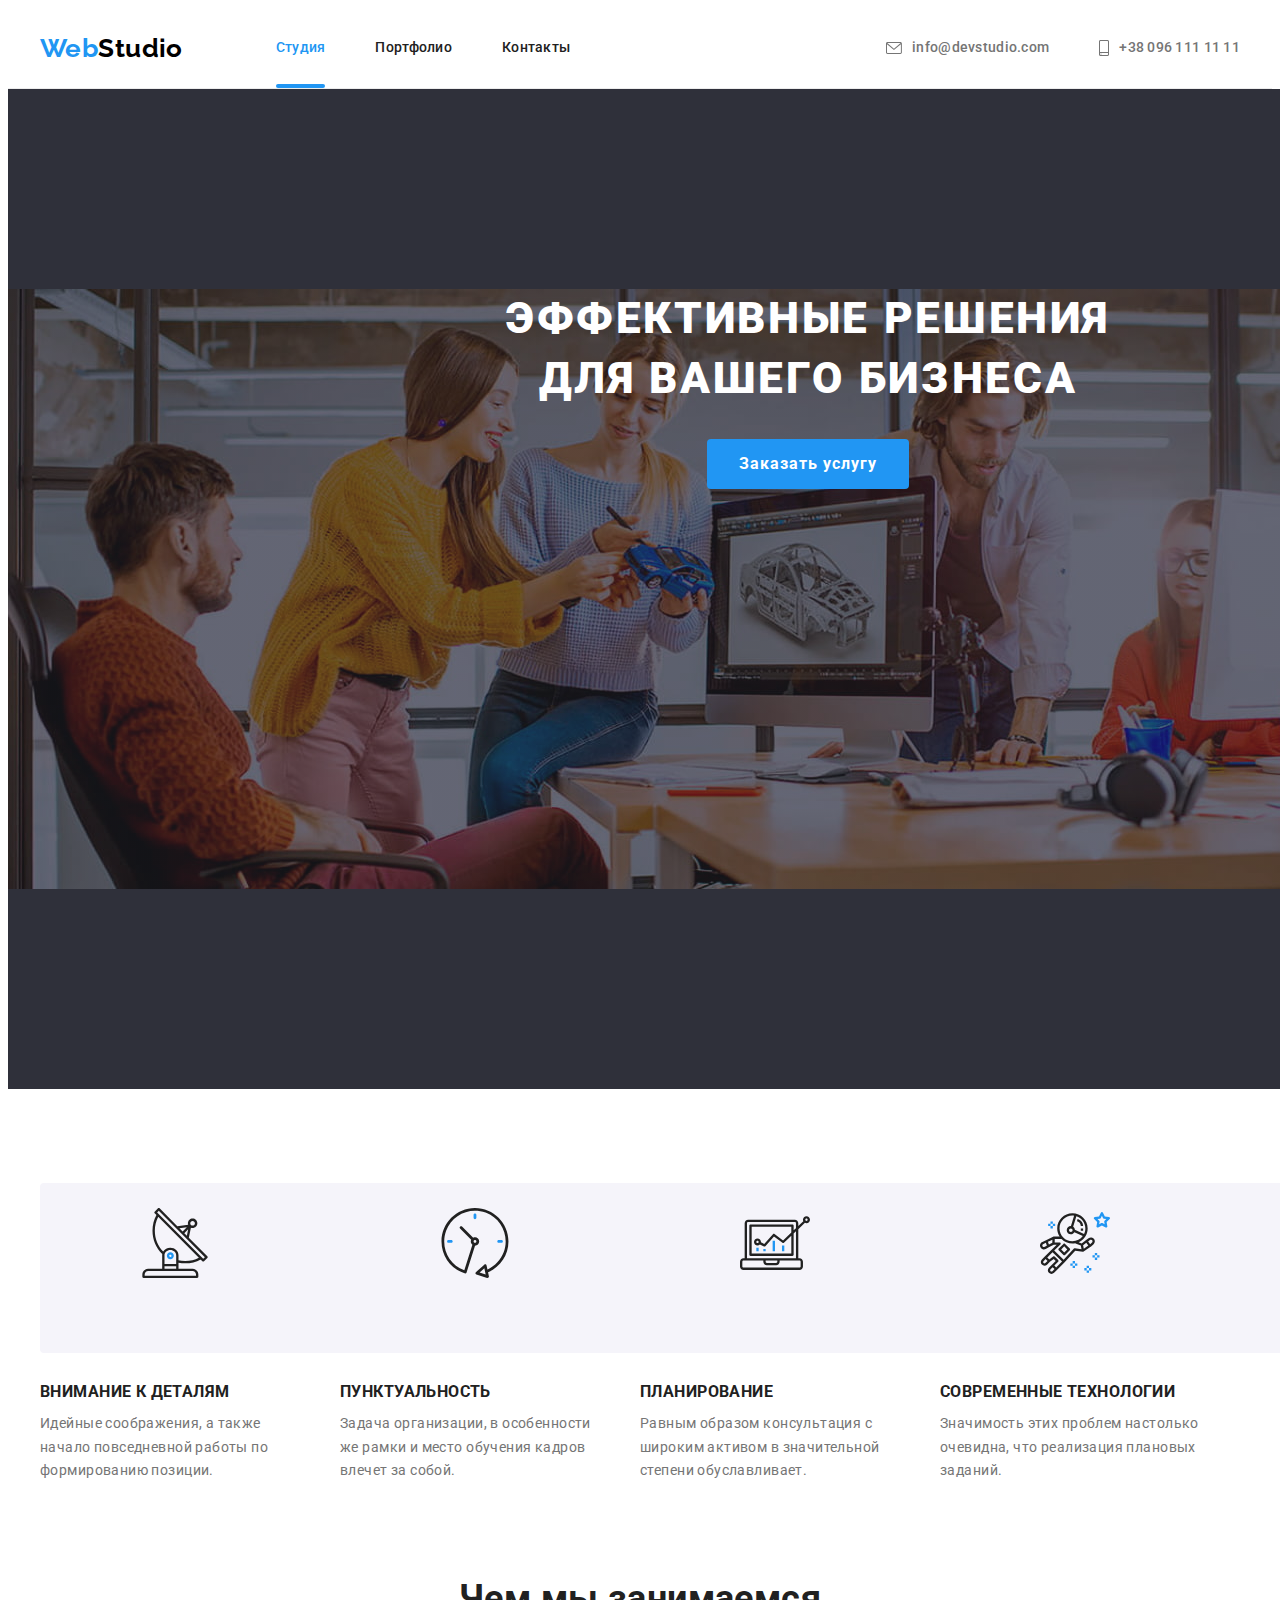
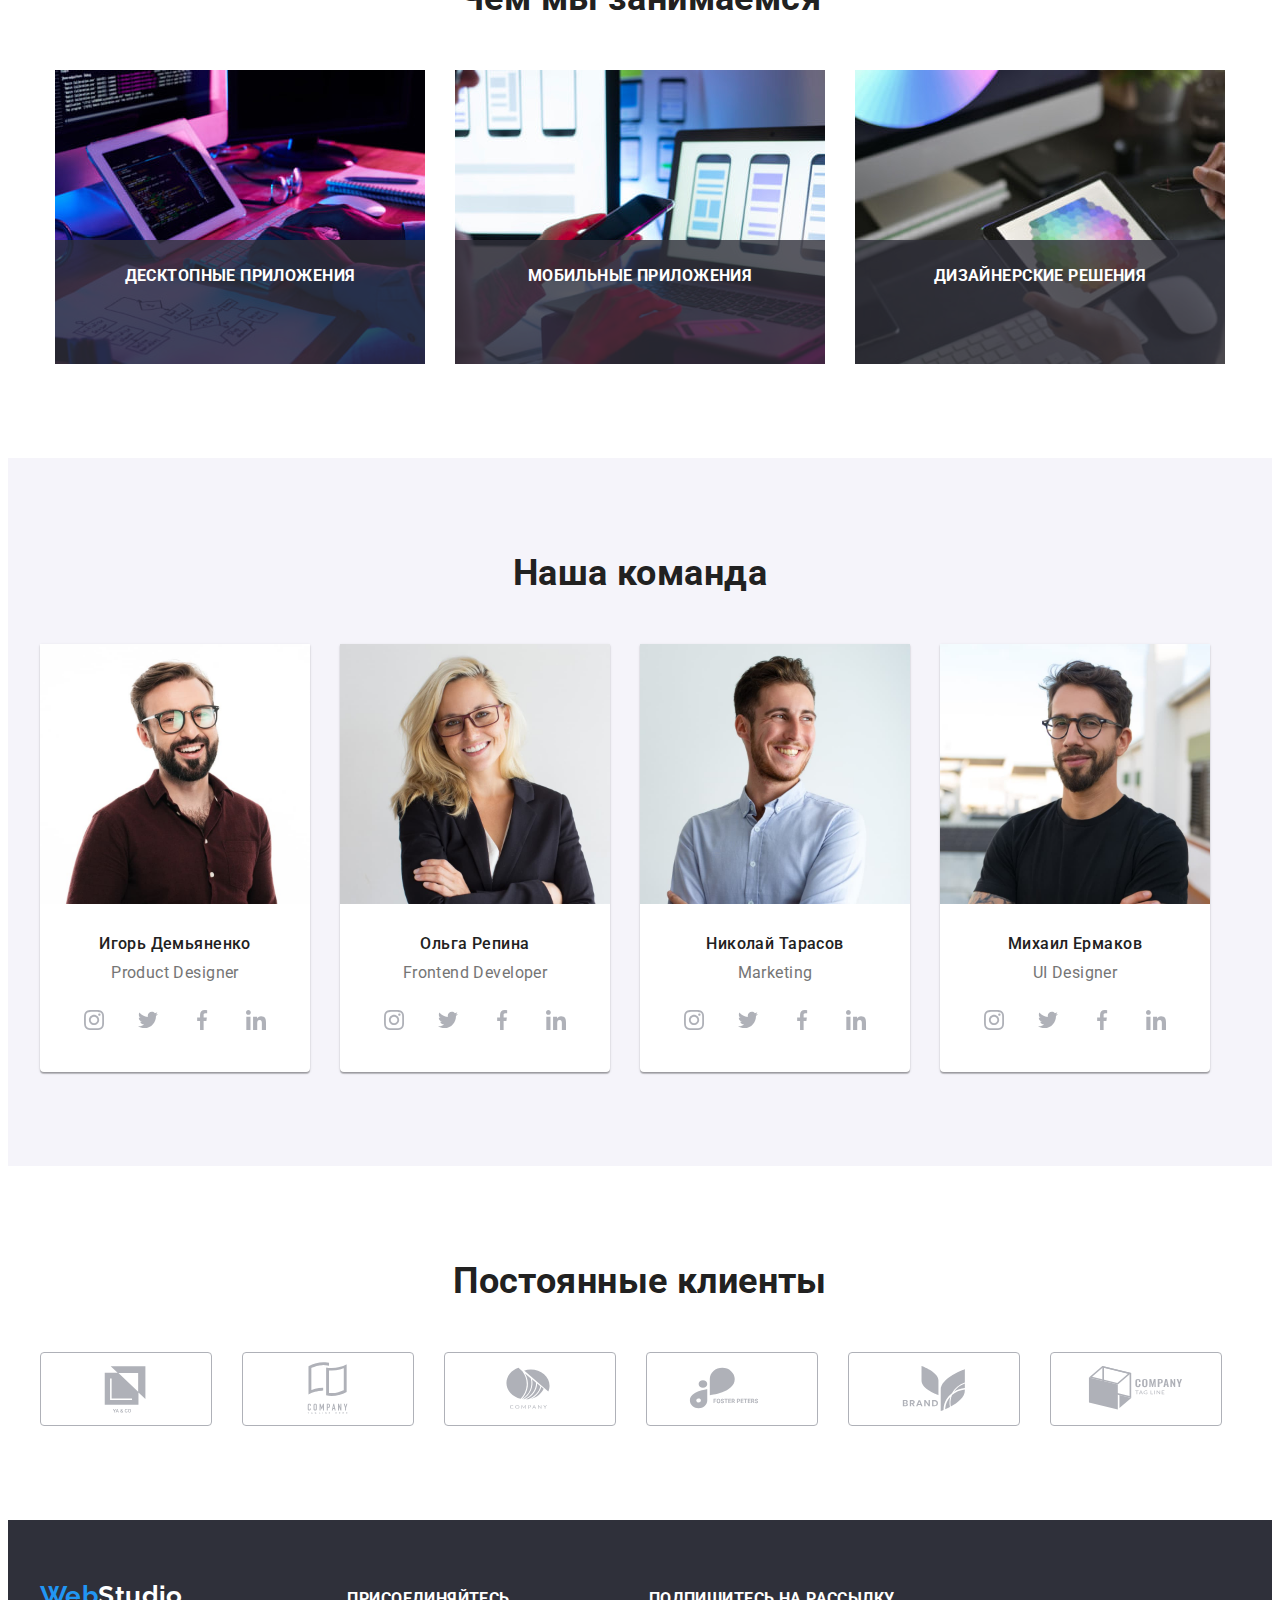
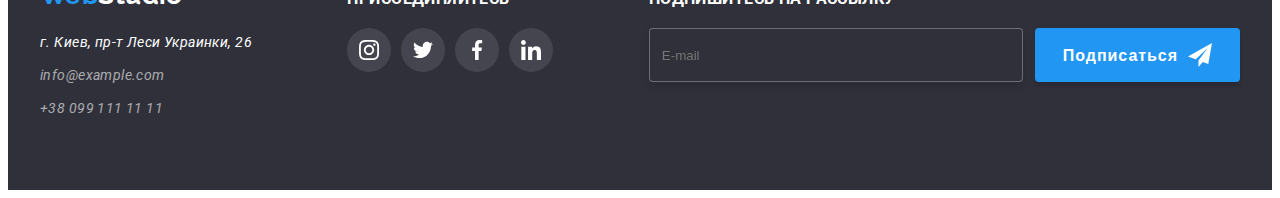
==== index.html @ 922893bd "Initial commit" ====
<!DOCTYPE html>
<html lang="ru">
  <head>
    <meta charset="UTF-8" />
    <meta http-equiv="X-UA-Compatible" content="IE=edge" />
    <meta name="viewport" content="width=device-width, initial-scale=1.0" />
    <title>Студия</title>
    <link rel="preconnect" href="https://fonts.gstatic.com" />
    <link
      href="https://fonts.googleapis.com/css2?family=Raleway:wght@700&family=Roboto:wght@400;500;700;900&display=swap"
      rel="stylesheet"
    />
    <link
      rel="stylesheet"
      href="https://cdnjs.cloudflare.com/ajax/libs/modern-normalize/1.0.0/modern-normalize.css"
      integrity="sha512-Zx6MlUMKSVJoQ+83OwhdILe8cSEsCzfqThJd7J/VA2UrK6Ctj85p+xzqfyuNXE5B1k25uUdmJ2OzItbBy9GHAQ=="
      crossorigin="anonymous"
    />
    <link rel="stylesheet" href="./css/styles.css" />
  </head>
  <body>
    <!-- "Шапка страницы" -->
    <header>
      <div class="container header-box">
        <!-- Логотип компании с ссылкой на главную страницу -->
        <a class="logo-header" href="./index.html"
          ><span class="logo accent">Web</span>Studio</a
        >

        <!-- Список ссылок для навигации по сайту -->
        <nav class="main-nav">
          <ul class="site-nav list">
            <li class="nav-item">
              <a class="link current" href="./index.html">Студия</a>
            </li>

            <li class="nav-item">
              <a class="link" href="./portfolio.html">Портфолио</a>
            </li>

            <li class="nav-item"><a class="link" href="">Контакты</a></li>
          </ul>
        </nav>

        <!-- Контактные данные -->
        <div class="contacts-list">
          <a class="contacts link" href="mailto:info@devstudio.com">
            <svg class="icon-envelope">
              <use href="./img/icons.svg#envelope"></use>
            </svg>
            info@devstudio.com
          </a>
          <a class="contacts link" href="tel:+380961111111">
            <svg class="icon-smartphone">
              <use href="./img/icons.svg#smartphone"></use>
            </svg>
            +38 096 111 11 11
          </a>
        </div>
      </div>
    </header>
    <main>
      <!-- Секция "Герой" -->
      <section class="hero">
        <div class="container">
          <h1 class="hero-title">
            Эффективные решения <br />
            для вашего бизнеса
          </h1>
          <button class="hero-button" type="button" data-modal-open>
            Заказать услугу
          </button>
        </div>
      </section>
      <!-- Секция "Особенности" -->
      <section class="section">
        <div class="container">
          <h2 hidden>Особенности</h2>
          <ul class="features-list list">
            <li class="features-item">
              <svg class="icon-features">
                <use
                  href="./img/icons.svg#antenna"
                  width="70"
                  height="70"
                ></use>
              </svg>
              <h3 class="features-title">Внимание к деталям</h3>
              <p>
                Идейные соображения, а также начало повседневной работы по
                формированию позиции.
              </p>
            </li>
            <li class="features-item">
              <svg class="icon-features">
                <use href="./img/icons.svg#clock" width="70" height="70"></use>
              </svg>
              <h3 class="features-title">Пунктуальность</h3>
              <p>
                Задача организации, в особенности же рамки и место обучения
                кадров влечет за собой.
              </p>
            </li>
            <li class="features-item">
              <svg class="icon-features">
                <use
                  href="./img/icons.svg#diagram"
                  width="70"
                  height="70"
                ></use>
              </svg>
              <h3 class="features-title">Планирование</h3>
              <p>
                Равным образом консультация с широким активом в значительной
                степени обуславливает.
              </p>
            </li>
            <li class="features-item">
              <svg class="icon-features">
                <use
                  href="./img/icons.svg#astronaut"
                  width="70"
                  height="70"
                ></use>
              </svg>
              <h3 class="features-title">Современные технологии</h3>
              <p>
                Значимость этих проблем настолько очевидна, что реализация
                плановых заданий.
              </p>
            </li>
          </ul>
        </div>
      </section>
      <!-- Секция "Чем мы занимаемся" -->
      <section class="our-work-section section">
        <div class="container">
          <h2 class="secondary-titles">Чем мы занимаемся</h2>
          <ul class="our-work-list list">
            <li class="our-work-item">
              <h3 class="our-work-title">Десктопные приложения</h3>
              <img
                src="./img/img1.jpg"
                alt="Разработчик пишущий код"
                width="370"
              />
            </li>
            <li class="our-work-item">
              <h3 class="our-work-title">Мобильные приложения</h3>
              <img
                src="./img/img2.jpg"
                alt="Дизайнер подбирающий раскладку для мобильного приложения"
                width="370"
              />
            </li>
            <li class="our-work-item">
              <h3 class="our-work-title">Дизайнерские решения</h3>
              <img
                src="./img/img3.jpg"
                alt="Дизайнер подбирает цвет на палетке"
                width="370"
              />
            </li>
          </ul>
        </div>
      </section>
      <!-- Секция "Наша команда" -->
      <section class="our-team-section section">
        <div class="container">
          <h2 class="our-team-title secondary-titles">Наша команда</h2>
          <ul class="our-team-list list">
            <!-- Ihor Demyanenko CARD -->
            <li class="our-team-item">
              <img
                src="./img/team/ph1.jpg"
                alt="Портретное фото Игоря Демьяненко"
                width="270"
              />
              <h3 class="our-team-name">Игорь Демьяненко</h3>
              <p class="our-team-position">Product Designer</p>
              <!-- SOCIAL CONTACT ICONS -->
              <ul class="social-contact list">
                <li class="social-contact-item">
                  <a
                    class="link-icon link"
                    href="https://instagram.com"
                    target="_blank"
                  >
                    <svg class="icon-social" width="20" height="20">
                      <use href="./img/icons.svg#instagram"></use>
                    </svg>
                  </a>
                </li>

                <li class="social-contact-item">
                  <a
                    class="link-icon link"
                    href="https://twitter.com"
                    target="_blank"
                  >
                    <svg class="icon-social" width="20" height="20">
                      <use href="./img/icons.svg#twitter"></use>
                    </svg>
                  </a>
                </li>

                <li class="social-contact-item">
                  <a
                    class="link-icon link"
                    href="https://facebook.com"
                    target="_blank"
                  >
                    <svg class="icon-social" width="20" height="20">
                      <use href="./img/icons.svg#facebook"></use>
                    </svg>
                  </a>
                </li>

                <li class="social-contact-item">
                  <a
                    class="link-icon link"
                    href="https://linkedin.com"
                    target="_blank"
                  >
                    <svg class="icon-social" width="20" height="20">
                      <use href="./img/icons.svg#linkedin"></use>
                    </svg>
                  </a>
                </li>
              </ul>
            </li>
            <!-- Olga Repina CARD -->
            <li class="our-team-item">
              <img
                src="./img/team/ph2.jpg"
                alt="Портретное фото Ольги Репиной"
                width="270"
              />
              <h3 class="our-team-name">Ольга Репина</h3>
              <p class="our-team-position">Frontend Developer</p>
              <!-- SOCIAL CONTACT ICONS -->
              <ul class="social-contact list">
                <li class="social-contact-item">
                  <a
                    class="link-icon link"
                    href="https://instagram.com"
                    target="_blank"
                  >
                    <svg class="icon-social" width="20" height="20">
                      <use href="./img/icons.svg#instagram"></use>
                    </svg>
                  </a>
                </li>

                <li class="social-contact-item">
                  <a
                    class="link-icon link"
                    href="https://twitter.com"
                    target="_blank"
                  >
                    <svg class="icon-social" width="20" height="20">
                      <use href="./img/icons.svg#twitter"></use>
                    </svg>
                  </a>
                </li>

                <li class="social-contact-item">
                  <a
                    class="link-icon link"
                    href="https://facebook.com"
                    target="_blank"
                  >
                    <svg class="icon-social" width="20" height="20">
                      <use href="./img/icons.svg#facebook"></use>
                    </svg>
                  </a>
                </li>

                <li class="social-contact-item">
                  <a
                    class="link-icon link"
                    href="https://linkedin.com"
                    target="_blank"
                  >
                    <svg class="icon-social" width="20" height="20">
                      <use href="./img/icons.svg#linkedin"></use>
                    </svg>
                  </a>
                </li>
              </ul>
            </li>
            <!-- Nikolay Tarasov CARD -->
            <li class="our-team-item">
              <img
                src="./img/team/ph3.jpg"
                alt="Портретное фото Николая Тарасова"
                width="270"
              />
              <h3 class="our-team-name">Николай Тарасов</h3>
              <p class="our-team-position">Marketing</p>
              <!-- SOCIAL CONTACT ICONS -->
              <ul class="social-contact list">
                <li class="social-contact-item">
                  <a
                    class="link-icon link"
                    href="https://instagram.com"
                    target="_blank"
                  >
                    <svg class="icon-social" width="20" height="20">
                      <use href="./img/icons.svg#instagram"></use>
                    </svg>
                  </a>
                </li>

                <li class="social-contact-item">
                  <a
                    class="link-icon link"
                    href="https://twitter.com"
                    target="_blank"
                  >
                    <svg class="icon-social" width="20" height="20">
                      <use href="./img/icons.svg#twitter"></use>
                    </svg>
                  </a>
                </li>

                <li class="social-contact-item">
                  <a
                    class="link-icon link"
                    href="https://facebook.com"
                    target="_blank"
                  >
                    <svg class="icon-social" width="20" height="20">
                      <use href="./img/icons.svg#facebook"></use>
                    </svg>
                  </a>
                </li>

                <li class="social-contact-item">
                  <a
                    class="link-icon link"
                    href="https://linkedin.com"
                    target="_blank"
                  >
                    <svg class="icon-social" width="20" height="20">
                      <use href="./img/icons.svg#linkedin"></use>
                    </svg>
                  </a>
                </li>
              </ul>
            </li>
            <!-- Mihail Yermakov CARD -->
            <li class="our-team-item">
              <img
                src="./img/team/ph4.jpg"
                alt="Портретное фото Михаила Ермакова"
                width="270"
              />
              <h3 class="our-team-name">Михаил Ермаков</h3>
              <p class="our-team-position">UI Designer</p>
              <!-- SOCIAL CONTACT ICONS -->
              <ul class="social-contact list">
                <li class="social-contact-item">
                  <a
                    class="link-icon link"
                    href="https://instagram.com"
                    target="_blank"
                  >
                    <svg class="icon-social" width="20" height="20">
                      <use href="./img/icons.svg#instagram"></use>
                    </svg>
                  </a>
                </li>

                <li class="social-contact-item">
                  <a
                    class="link-icon link"
                    href="https://twitter.com"
                    target="_blank"
                  >
                    <svg class="icon-social" width="20" height="20">
                      <use href="./img/icons.svg#twitter"></use>
                    </svg>
                  </a>
                </li>

                <li class="social-contact-item">
                  <a
                    class="link-icon link"
                    href="https://facebook.com"
                    target="_blank"
                  >
                    <svg class="icon-social" width="20" height="20">
                      <use href="./img/icons.svg#facebook"></use>
                    </svg>
                  </a>
                </li>

                <li class="social-contact-item">
                  <a
                    class="link-icon link"
                    href="https://linkedin.com"
                    target="_blank"
                  >
                    <svg class="icon-social" width="20" height="20">
                      <use href="./img/icons.svg#linkedin"></use>
                    </svg>
                  </a>
                </li>
              </ul>
            </li>
          </ul>
        </div>
      </section>
      <section class="our-clients section">
        <div class="container">
          <h2 class="secondary-titles">Постоянные клиенты</h2>
          <ul class="clients list">
            <li class="company-item">
              <a class="company link" href="./">
                <svg class="icon-company" width="106" height="60">
                  <use href="./img/icons.svg#co1"></use>
                </svg>
              </a>
            </li>

            <li class="company-item">
              <a class="company link" href="./">
                <svg class="icon-company" width="106" height="60">
                  <use href="./img/icons.svg#co2"></use>
                </svg>
              </a>
            </li>

            <li class="company-item">
              <a class="company link" href="./">
                <svg class="icon-company" width="106" height="60">
                  <use href="./img/icons.svg#co3"></use>
                </svg>
              </a>
            </li>

            <li class="company-item">
              <a class="company link" href="./">
                <svg class="icon-company" width="106" height="60">
                  <use href="./img/icons.svg#co4"></use>
                </svg>
              </a>
            </li>

            <li class="company-item">
              <a class="company link" href="./">
                <svg class="icon-company" width="106" height="60">
                  <use href="./img/icons.svg#co5"></use>
                </svg>
              </a>
            </li>

            <li class="company-item">
              <a class="company link" href="./">
                <svg class="icon-company" width="106" height="60">
                  <use href="./img/icons.svg#co6"></use>
                </svg>
              </a>
            </li>
          </ul>
        </div>
      </section>
    </main>
    <!-- Подвал страницы -->
    <footer class="footer-section">
      <div class="container footer-flex">
        <div class="about-us">
          <!-- Логотип компании с ссылкой на главную страницу -->
          <a class="logo-footer" href="/"
            ><span class="accent">Web</span>Studio</a
          >
          <!-- Адресс компании -->
          <address>
            <p class="footer-address">г. Киев, пр-т Леси Украинки, 26</p>
            <a class="footer-contacts link" href="mailto:info@example.com"
              >info@example.com</a
            >
            <a class="footer-contacts link" href="tel:+380991111111"
              >+38 099 111 11 11</a
            >
          </address>
        </div>
        <div class="join-us">
          <h3 class="footer-titles">Присоединяйтесь</h3>
          <ul class="social-contact list">
            <li class="social-contact-item">
              <a
                class="icon-join link"
                href="https://instagram.com"
                target="_blank"
              >
                <svg class="icon-social" width="20" height="20">
                  <use href="./img/icons.svg#instagram"></use>
                </svg>
              </a>
            </li>

            <li class="social-contact-item">
              <a
                class="icon-join link"
                href="https://twitter.com"
                target="_blank"
              >
                <svg class="icon-social" width="20" height="20">
                  <use href="./img/icons.svg#twitter"></use>
                </svg>
              </a>
            </li>

            <li class="social-contact-item">
              <a
                class="icon-join link"
                href="https://facebook.com"
                target="_blank"
              >
                <svg class="icon-social" width="20" height="20">
                  <use href="./img/icons.svg#facebook"></use>
                </svg>
              </a>
            </li>

            <li class="social-contact-item">
              <a
                class="icon-join link"
                href="https://linkedin.com"
                target="_blank"
              >
                <svg class="icon-social" width="20" height="20">
                  <use href="./img/icons.svg#linkedin"></use>
                </svg>
              </a>
            </li>
          </ul>
        </div>
        <div class="subscription">
          <h3 class="footer-titles">Подпишитесь на рассылку</h3>
          <form class="subscription-form" action="submit">
            <label class="subscription-label">
              <input
                class="subscription-input"
                type="email"
                name="subscription"
                placeholder="E-mail"
              />
            </label>
            <button class="subscription-btn" type="submit">
              Подписаться
              <svg class="subscription-btn-icon" width="24" height="24">
                <use href="./img/icons.svg#send"></use>
              </svg>
            </button>
          </form>
        </div>
      </div>
    </footer>

    <div class="backdrop is-hidden" data-modal>
      <div class="modal">
        <button class="modal-close" type="button" data-modal-close>
          <svg class="icon-close">
            <use href="./img/icons.svg#close"></use>
          </svg>
        </button>
        <h2 class="form-title">Оставьте свои данные, мы вам перезвоним</h2>
        <form action="form">
          <div class="form-field">
            <label class="form-label" for="name">Имя</label>
            <div class="form-input">
              <svg class="form-icon">
                <use href="./img/icons.svg#mw-person"></use>
              </svg>
              <input class="input" type="text" name="name" id="name" />
            </div>
          </div>

          <div class="form-field">
            <label class="form-label" for="tel">Телефон</label>
            <div class="form-input">
              <svg class="form-icon">
                <use href="./img/icons.svg#mw-phone"></use>
              </svg>
              <input class="input" type="tel" name="tel" id="tel" />
            </div>
          </div>

          <div class="form-field">
            <label class="form-label" for="email">Почта</label>
            <div class="form-input">
              <svg class="form-icon">
                <use href="./img/icons.svg#mw-email"></use>
              </svg>
              <input class="input" type="email" name="email" id="email" />
            </div>
          </div>

          <div class="form-field">
            <label class="form-label" for="comment">Комментарий</label>
            <textarea
              class="comment-input"
              name="comment"
              id="comment"
              cols="60"
              rows="8"
              placeholder="Введите текст"
            ></textarea>
          </div>

          <div class="agreement-field">
            <label class="agreement-label">
              <input class="agreement-input" type="checkbox" name="agreement" />
              <svg class="agreement-icon">
                <use href="./img/icons.svg#tick"></use>
              </svg>
              Соглашаюсь с рассылкой и принимаю
            </label>
            <a class="agreement-link" href="./">Условия договора</a>
          </div>
          <div class="submit-btn">
            <button class="submit" type="submit">Отправить</button>
          </div>
        </form>
      </div>
    </div>
    <script src="./js/modal.js"></script>
  </body>
</html>
---- css/styles.css ----
:root {
  --primary-text-color: #757575;
  --secondary-text-color: #212121;
  --main-white-color: #ffffff;
  --main-accent-color: #2196f3;
  --grey-color: #f5f4fa;
  --main-icon-color: #afb1b8;
}

* h1,
h2,
h3,
h4,
h5,
h6,
p,
ul {
  margin: 0;
  padding: 0;
}

img {
  display: block;
  max-width: 100%;
  height: auto;
}

header {
  border-bottom: 1px solid #ececec;
}

body {
  background-color: var(--main-white-color);
  color: var(--primary-text-color);

  font-family: Roboto, sans-serif;
  font-size: 14px;
  line-height: 1.71;
  letter-spacing: 0.03em;
}

.list {
  list-style: none;
}

/* Standart section paddings */
.section {
  padding-top: 94px;
  padding-bottom: 94px;
}

/* Container */

.container {
  margin-left: auto;
  margin-right: auto;
  width: 1200px;
  padding-left: 15px;
  padding-right: 15px;
}

.container.header-box {
  display: flex;
  flex-wrap: wrap;
}

/* Logo */
.logo-header {
  align-self: center;

  color: #000000;
  font-family: Raleway, sans-serif;
  font-weight: 700;
  font-size: 26px;
  line-height: 1.19;

  text-decoration: none;
}
.accent {
  color: var(--main-accent-color);
}

/* Navigation section */
.site-nav .link.current {
  color: var(--main-accent-color);
}

.nav-item {
  position: relative;
}

.current::after {
  content: "";
  position: absolute;
  bottom: 0;
  left: 0;

  width: 100%;
  height: 4px;
  border-radius: 2px;
  background-color: var(--main-accent-color);
}

.main-nav {
  margin-left: 93px;
  align-self: center;
}

.site-nav {
  display: flex;
}

.site-nav .link {
  display: inline-block;
  padding-top: 32px;
  padding-bottom: 32px;

  color: var(--secondary-text-color);
  font-weight: 500;
  line-height: 1.14;
  letter-spacing: 0.02em;
  text-decoration: none;

  transition: color 250ms cubic-bezier(0.4, 0, 0.2, 1);
}

.nav-item:nth-child(-n + 2) {
  margin-right: 50px;
}

.contacts-list {
  display: inline-flex;
  align-self: center;
  margin-left: auto;
}

.contacts-list .link + .link {
  margin-left: 50px;
}

.contacts {
  display: inline-flex;
  align-items: center;

  color: var(--primary-text-color);
  font-weight: 500;
  line-height: 1.14;
  letter-spacing: 0.02em;

  text-decoration: none;

  transition: color 250ms cubic-bezier(0.4, 0, 0.2, 1);
}

.link:hover,
.link:focus {
  color: var(--main-accent-color);
}

.icon-envelope {
  height: 12px;
  width: 16px;
  margin-right: 10px;
  fill: currentColor;
}

.icon-envelope:hover,
.icon-envelope:focus {
  fill: currentColor;
}

.icon-smartphone {
  height: 16px;
  width: 10px;
  margin-right: 10px;
  fill: currentColor;
}

.icon-smartphone:hover,
.icon-smartphone:focus {
  fill: currentColor;
}

/* Герой */
.hero {
  background-color: #2f303a;
  text-align: center;
  padding-top: 200px;
  padding-bottom: 200px;
  margin-left: auto;
  margin-right: auto;

  background-repeat: no-repeat;
  background-position: center;
  width: 1600px;
  height: 600px;
  background-image: linear-gradient(
      to right,
      rgba(47, 48, 58, 0.4),
      rgba(47, 48, 58, 0.4)
    ),
    url(../img/hero.jpg);
}

.hero-title {
  color: var(--main-white-color);
  font-weight: 900;
  font-size: 44px;
  line-height: 1.36;
  letter-spacing: 0.06em;
  text-transform: uppercase;
}

.hero-button {
  margin-top: 30px;
  padding: 10px 32px;
  border-radius: 4px;
  border-style: hidden;

  font-family: Roboto, sans-serif;
  background-color: var(--main-accent-color);
  color: var(--main-white-color);
  font-weight: 700;
  font-size: 16px;
  line-height: 1.87;
  letter-spacing: 0.06em;

  transition: color 250ms cubic-bezier(0.4, 0, 0.2, 1);
}

.hero-button:hover,
.hero-button:focus {
  color: #000000;
  cursor: pointer;
}

/* Особенности */

.icon-features {
  display: block;
  padding: 25px 100px;
  margin-bottom: 30px;
  width: 270px;
  height: 120px;
  background-color: var(--grey-color);
  border-radius: 4px;
}

.features-list.list {
  display: flex;
}

.features-item {
  width: 270px;
}

.features-item:not(:nth-child(4n)) {
  margin-right: 30px;
}

.features-title {
  margin-bottom: 10px;
  color: var(--secondary-text-color);
  font-weight: 700;
  line-height: 1.14;
  text-transform: uppercase;
}

/* Чем мы занимаемся */

.our-work-section {
  padding-top: 0;
}

.secondary-titles {
  margin-bottom: 50px;
  color: var(--secondary-text-color);
  font-weight: 700;
  font-size: 36px;
  line-height: 1.17;

  text-align: center;
}

.our-work-list {
  display: flex;
  justify-content: center;
}

.our-work-item:not(:nth-child(3n)) {
  margin-right: 30px;
}

.our-work-item {
  position: relative;
}

.our-work-title {
  position: absolute;
  bottom: 0;
  left: 0;

  padding: 27px 0;
  width: 100%;
  height: 70px;
  background: rgba(47, 48, 58, 0.8);

  font-weight: 700;
  line-height: 1.14;
  text-align: center;
  text-transform: uppercase;
  color: var(--main-white-color);
}

/* Наша команда */

.our-team-section {
  background-color: #f5f4fa;
}

.our-team-title {
  margin-bottom: 50px;
}

.our-team-list.list {
  display: flex;
  flex-wrap: wrap;
}

.our-team-item {
  background-color: var(--main-white-color);
  padding-bottom: 30px;
  border-radius: 4px;

  box-shadow: 0px 1px 3px rgba(0, 0, 0, 0.12), 0px 1px 1px rgba(0, 0, 0, 0.14),
    0px 2px 1px rgba(0, 0, 0, 0.2);
  border-radius: 0px 0px 4px 4px;
}

.our-team-item:nth-child(-n + 3) {
  margin-right: 30px;
}

.our-team-name {
  margin-top: 30px;
  margin-bottom: 10px;

  color: var(--secondary-text-color);
  font-weight: 500;
  font-size: 16px;
  line-height: 1.19;

  text-align: center;
}

.our-team-position {
  margin-bottom: 16px;

  font-size: 16px;
  line-height: 1.19;

  text-align: center;
}

.social-contact.list {
  display: flex;
  justify-content: center;
}

.social-contact-item:nth-child(-n + 3) {
  margin-right: 10px;
}

.link-icon {
  display: flex;
  justify-content: center;
  align-items: center;

  fill: var(--main-icon-color);
  height: 44px;
  width: 44px;
  border-radius: 50%;
  border: hidden;

  transition: background-color 250ms cubic-bezier(0.4, 0, 0.2, 1),
    fill 250ms cubic-bezier(0.4, 0, 0.2, 1);
}

.link-icon:hover,
.link-icon:focus {
  background-color: var(--main-accent-color);
  fill: var(--main-white-color);
}

/* Our clients section */
.clients.list {
  display: flex;
}

.company-item:nth-child(-n + 5) {
  margin-right: 30px;
}

.company.link {
  display: flex;
  justify-content: center;
  align-items: center;

  width: 170px;
  height: 72px;
  fill: var(--main-icon-color);

  border: 1px solid var(--main-icon-color);
  border-radius: 4px;

  transition: border-color 250ms cubic-bezier(0.4, 0, 0.2, 1),
    fill 250ms cubic-bezier(0.4, 0, 0.2, 1);
}

.company.link:hover,
.company.link:focus {
  border-color: var(--main-accent-color);
  fill: var(--main-accent-color);
}

/* Footer section */

footer {
  background-color: #2f303a;
}

.footer-section {
  padding-top: 60px;
  padding-bottom: 60px;
}

.footer-flex {
  display: flex;
  justify-content: space-between;
  align-items: baseline;
}

.logo-footer {
  display: block;
  margin-bottom: 20px;

  color: var(--main-white-color);
  font-family: Raleway;
  font-weight: 700;
  font-size: 26px;
  line-height: 1.19;

  text-decoration: none;
}

.footer-address {
  display: inline-block;
  margin-bottom: 9px;

  color: var(--main-white-color);
}

.footer-contacts {
  display: block;
  margin-bottom: 9px;
  color: rgba(255, 255, 255, 0.6);
  text-decoration: none;
}

.footer-contacts:hover,
.footer-contacts:focus {
  color: var(--main-white-color);
}

/* JOIN US SECTION */

.footer-titles {
  margin-bottom: 20px;

  font-weight: 700;
  line-height: 1.14;
  text-transform: uppercase;

  color: var(--main-white-color);
}

.icon-join {
  display: flex;
  justify-content: center;
  align-items: center;

  fill: var(--main-white-color);
  background-color: rgba(255, 255, 255, 0.1);
  width: 44px;
  height: 44px;
  border-radius: 50%;
  border: hidden;

  transition: background-color 250ms cubic-bezier(0.4, 0, 0.2, 1);
}

.icon-join:hover,
.icon-join:focus {
  background-color: var(--main-accent-color);
}

/* SUBSCRIPTION SECTION */

.subscription-form {
  display: flex;
}

.subscription-input {
  margin-right: 12px;
  padding-left: 12px;
  background-color: #2f303a;
  border: 1px solid rgba(255, 255, 255, 0.3);
  filter: drop-shadow(0px 4px 4px rgba(0, 0, 0, 0.15));
  border-radius: 4px;
  width: 358px;
  height: 50px;
  color: var(--main-white-color);
}

.subscription-btn {
  background-color: var(--main-accent-color);
  padding: 10px 28px;

  box-shadow: 0px 4px 4px rgba(0, 0, 0, 0.15);
  border-radius: 4px;
  border: none;

  font-weight: 700;
  font-size: 16px;
  line-height: 1.87;

  display: flex;
  align-items: center;
  text-align: center;
  letter-spacing: 0.06em;
  color: var(--main-white-color);
  cursor: pointer;
}

.subscription-btn-icon {
  margin-left: 10px;
}

/* BACKDROP */

.backdrop.is-hidden {
  visibility: hidden;
  opacity: 0;
  pointer-events: none;
}

.backdrop {
  position: fixed;
  top: 0;
  left: 0;
  width: 100%;
  height: 100%;
  background-color: rgba(0, 0, 0, 0.2);
  transition: opacity 250ms linear;
}

.modal {
  position: absolute;
  top: 50%;
  left: 50%;
  transform: translate(-50%, -50%) scale(1);
  transition: transform 250ms linear;

  min-width: 528px;
  min-height: 581px;
  background-color: var(--main-white-color);

  padding: 40px;
}

.backdrop.is-hidden .modal {
  transform: translate(-50%, -50%) scale(0.4);
}

.form-title {
  color: var(--secondary-text-color);
  font-weight: 700;
  font-size: 20px;
  line-height: 1.15;
  text-align: center;
  margin-bottom: 12px;
}

/* CLOSE ICON */
.modal-close {
  position: absolute;
  right: 8px;
  top: 8px;

  padding: 0;
  display: block;
  box-sizing: border-box;
  width: 30px;
  height: 30px;

  border: 1px solid rgba(0, 0, 0, 0.1);
  border-radius: 50%;
  background-color: var(--main-white-color);
  cursor: pointer;
}

.icon-close {
  display: inline-flex;
  position: relative;
  width: 18px;
  height: 18px;
  top: 2px;
}

.modal-close:focus .icon-close,
.modal-close:hover .icon-close {
  fill: var(--main-accent-color);
  transition: fill 250ms cubic-bezier(0.4, 0, 0.2, 1);
}

/* FORM FIELDS */
.form-field {
  margin-bottom: 20px;
}

.form-input {
  position: relative;
}

.form-label {
  display: block;
  margin-bottom: 4px;

  font-size: 12px;
  line-height: 1.17;

  letter-spacing: 0.01em;
}

.form-icon {
  position: absolute;
  width: 18px;
  height: 18px;
  top: 50%;
  left: 12px;
  transform: translateY(-50%);
  fill: var(--secondary-text-color);
  transition: fill 250ms cubic-bezier(0.4, 0, 0.2, 1);
}

.form-input > .input {
  width: 100%;
  height: 40px;
  padding-left: 42px;
  border: 1px solid rgba(33, 33, 33, 0.2);
  box-sizing: border-box;
  border-radius: 4px;
  transition: border 250ms cubic-bezier(0.4, 0, 0.2, 1);
}

.form-input > .input:focus-within {
  border: 1px solid var(--main-accent-color);
  outline: none;
}

.form-input:focus-within .form-icon {
  fill: var(--main-accent-color);
}

.comment-input {
  resize: none;
  border: 1px solid rgba(33, 33, 33, 0.2);
  box-sizing: border-box;
  border-radius: 4px;
  padding: 12px 16px;
  transition: border 250ms cubic-bezier(0.4, 0, 0.2, 1);
}

.comment-input:focus-within {
  border: 1px solid var(--main-accent-color);
  outline: none;
}

/* AGREEMENT FIELD */

.agreement-link {
  color: var(--main-accent-color);
}

.agreement-field {
  position: relative;
  margin-bottom: 30px;
  padding-left: 42px;
}

.agreement-label {
  position: relative;
}

.agreement-input {
  position: absolute;
  overflow: hidden;
  clip: rect(0 0 0 0);
  width: 16px;
  height: 15px;
}

.agreement-icon {
  display: block;
  box-sizing: border-box;
  position: absolute;
  top: 0;
  left: -25px;
  fill: var(--main-white-color);
  stroke: var(--main-white-color);
  width: 16px;
  height: 15px;
  border: 2px solid var(--secondary-text-color);
  border-radius: 4px;
  transition: border-color 250ms cubic-bezier(0.4, 0, 0.2, 1),
    background-color 250ms cubic-bezier(0.4, 0, 0.2, 1);
}

.agreement-input:checked + .agreement-icon {
  border-color: var(--main-accent-color);
  background-color: var(--main-accent-color);
}

/* SUBMIT BUTTON */
.submit {
  padding: 10px 55px;
  font-weight: bold;
  font-size: 16px;
  line-height: 1.87;
  color: var(--main-white-color);
  background-color: var(--main-accent-color);
  cursor: pointer;

  display: flex;
  align-items: center;
  text-align: center;
  letter-spacing: 0.06em;

  box-shadow: 0px 4px 4px rgba(0, 0, 0, 0.15);
  border-radius: 4px;
  border: hidden;
}

.submit-btn {
  display: flex;
  justify-content: center;
}
/* -------------------------Страница портфолио------------------------------ */

/* Кнопки фильтра работ */

.filter-button-list {
  display: flex;
  justify-content: center;
  margin-bottom: 50px;
}

.filter-button {
  padding: 6px 22px;

  font-family: Roboto, sans-serif;
  color: var(--secondary-text-color);
  background-color: var(--grey-color);
  font-weight: 500;
  font-size: 16px;
  line-height: 1.62;
  letter-spacing: 0.03em;

  text-align: center;
  cursor: pointer;
  border-radius: 4px;
  border-style: hidden;

  transition: color 250ms cubic-bezier(0.4, 0, 0.2, 1),
    background-color 250ms cubic-bezier(0.4, 0, 0.2, 1),
    box-shadow 250ms cubic-bezier(0.4, 0, 0.2, 1);
}

.filter-button-item:not(:nth-child(5n)) {
  margin-right: 8px;
}

.filter-button:hover,
.filter-button:focus {
  color: var(--main-white-color);
  background-color: var(--main-accent-color);
  box-shadow: 0px 3px 1px rgba(0, 0, 0, 0.1), 0px 1px 2px rgba(0, 0, 0, 0.08),
    0px 2px 2px rgba(0, 0, 0, 0.12);
}

/* Примеры работ */

.example-list {
  display: flex;
  flex-wrap: wrap;

  margin-right: -30px;
  margin-bottom: -30px;
}

.example-card {
  flex-basis: calc(100% / 3 - 30px);

  margin-right: 30px;
  margin-bottom: 30px;

  transition: box-shadow 250ms cubic-bezier(0.4, 0, 0.2, 1);
}

.example-card:hover,
.example-card:focus {
  box-shadow: 0px 1px 1px rgba(0, 0, 0, 0.12), 0px 4px 4px rgba(0, 0, 0, 0.06),
    1px 4px 6px rgba(0, 0, 0, 0.16);
}

.example-card:hover .card-text,
.example-card:focus .card-text {
  transform: translateY(0);
}

.example-link {
  text-decoration: none;
}

.card-interactive {
  position: relative;
  bottom: 0;
  left: 0;

  overflow: hidden;
  opacity: 1;
}

.card-text {
  position: absolute;
  transform: translateY(100%);
  transition: transform 250ms cubic-bezier(0.4, 0, 0.2, 1);

  width: 100%;
  height: 100%;
  padding: 63px 24px;
  background-color: rgba(33, 150, 243, 0.9);

  font-size: 18px;
  line-height: 1.56;
  color: var(--main-white-color);
}

.card-content {
  padding: 20px 24px;
  border-right: 1px solid #eeeeee;
  border-left: 1px solid #eeeeee;
  border-bottom: 1px solid #eeeeee;
}

.example-name {
  color: var(--secondary-text-color);
  font-weight: 700;
  font-size: 18px;
  line-height: 2;
  letter-spacing: 0.06em;
}

.example-type {
  font-size: 16px;
  line-height: 1.87;
  color: var(--primary-text-color);
}
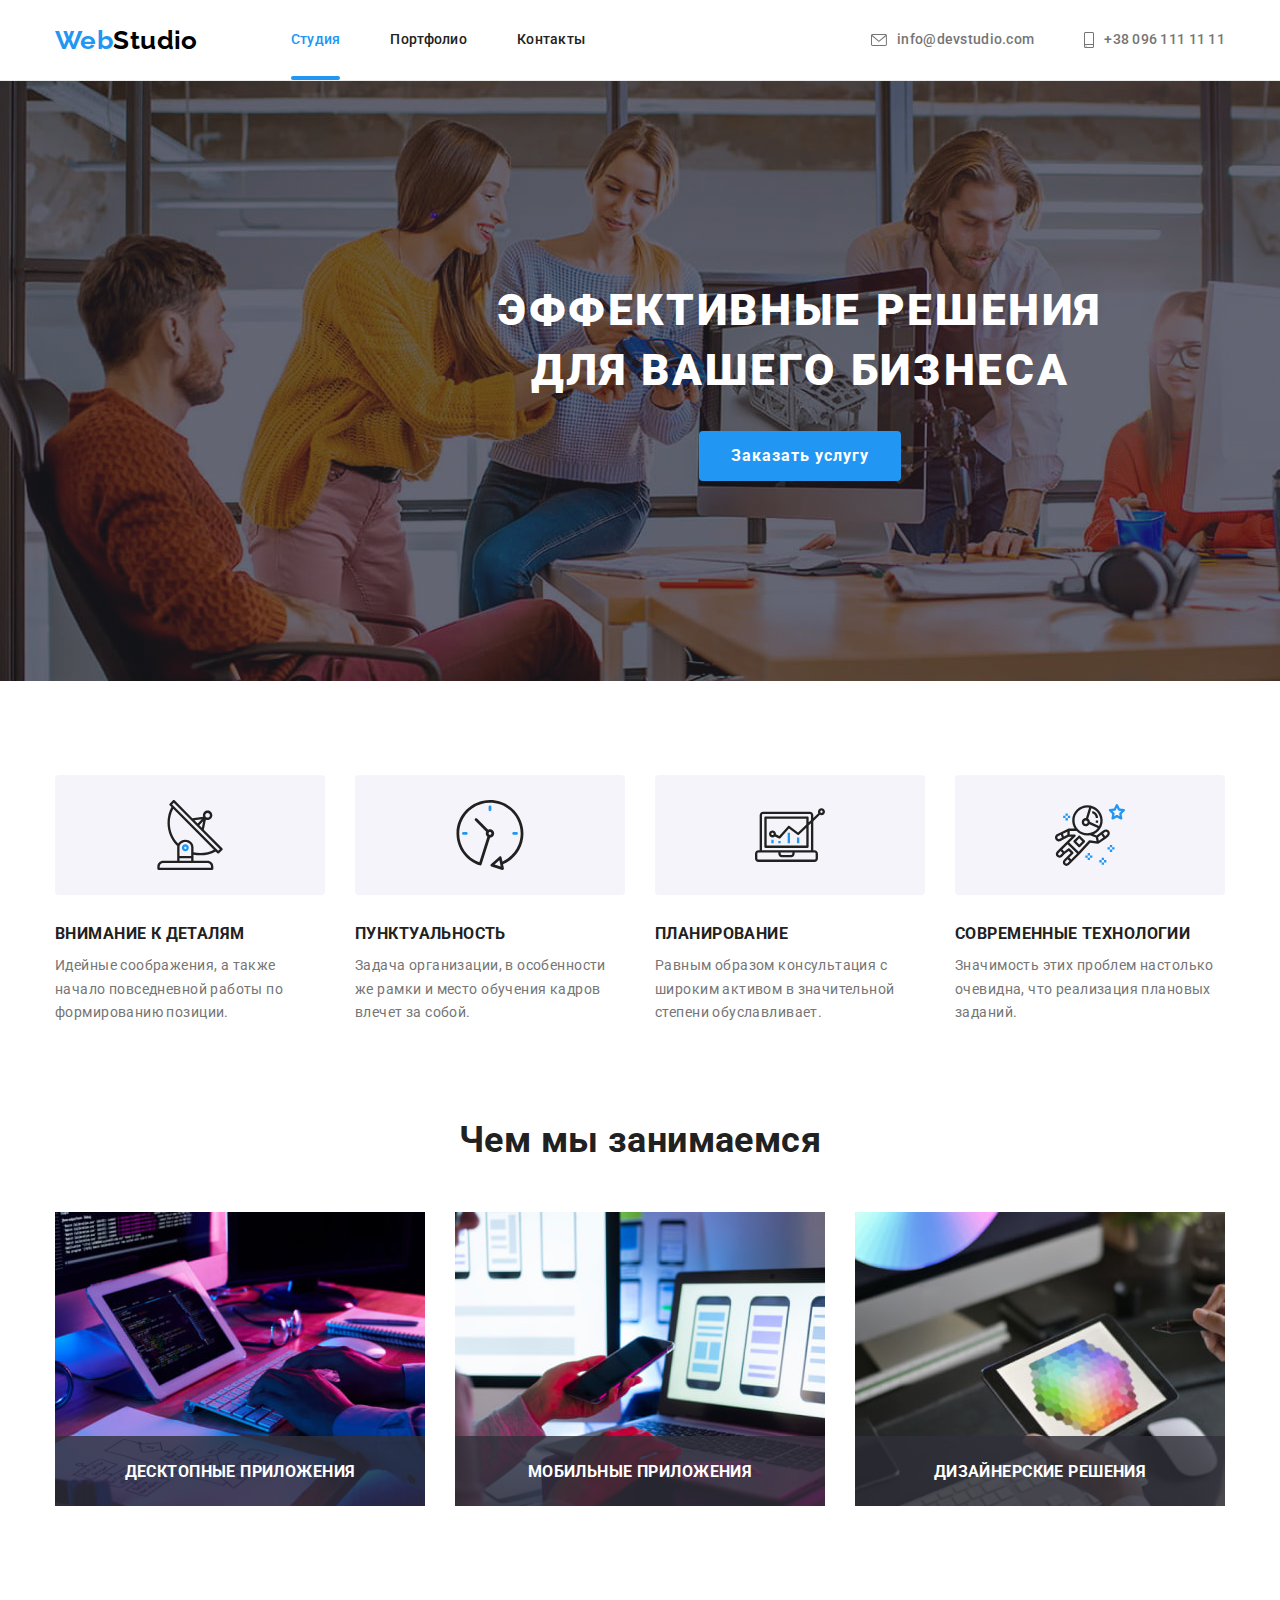
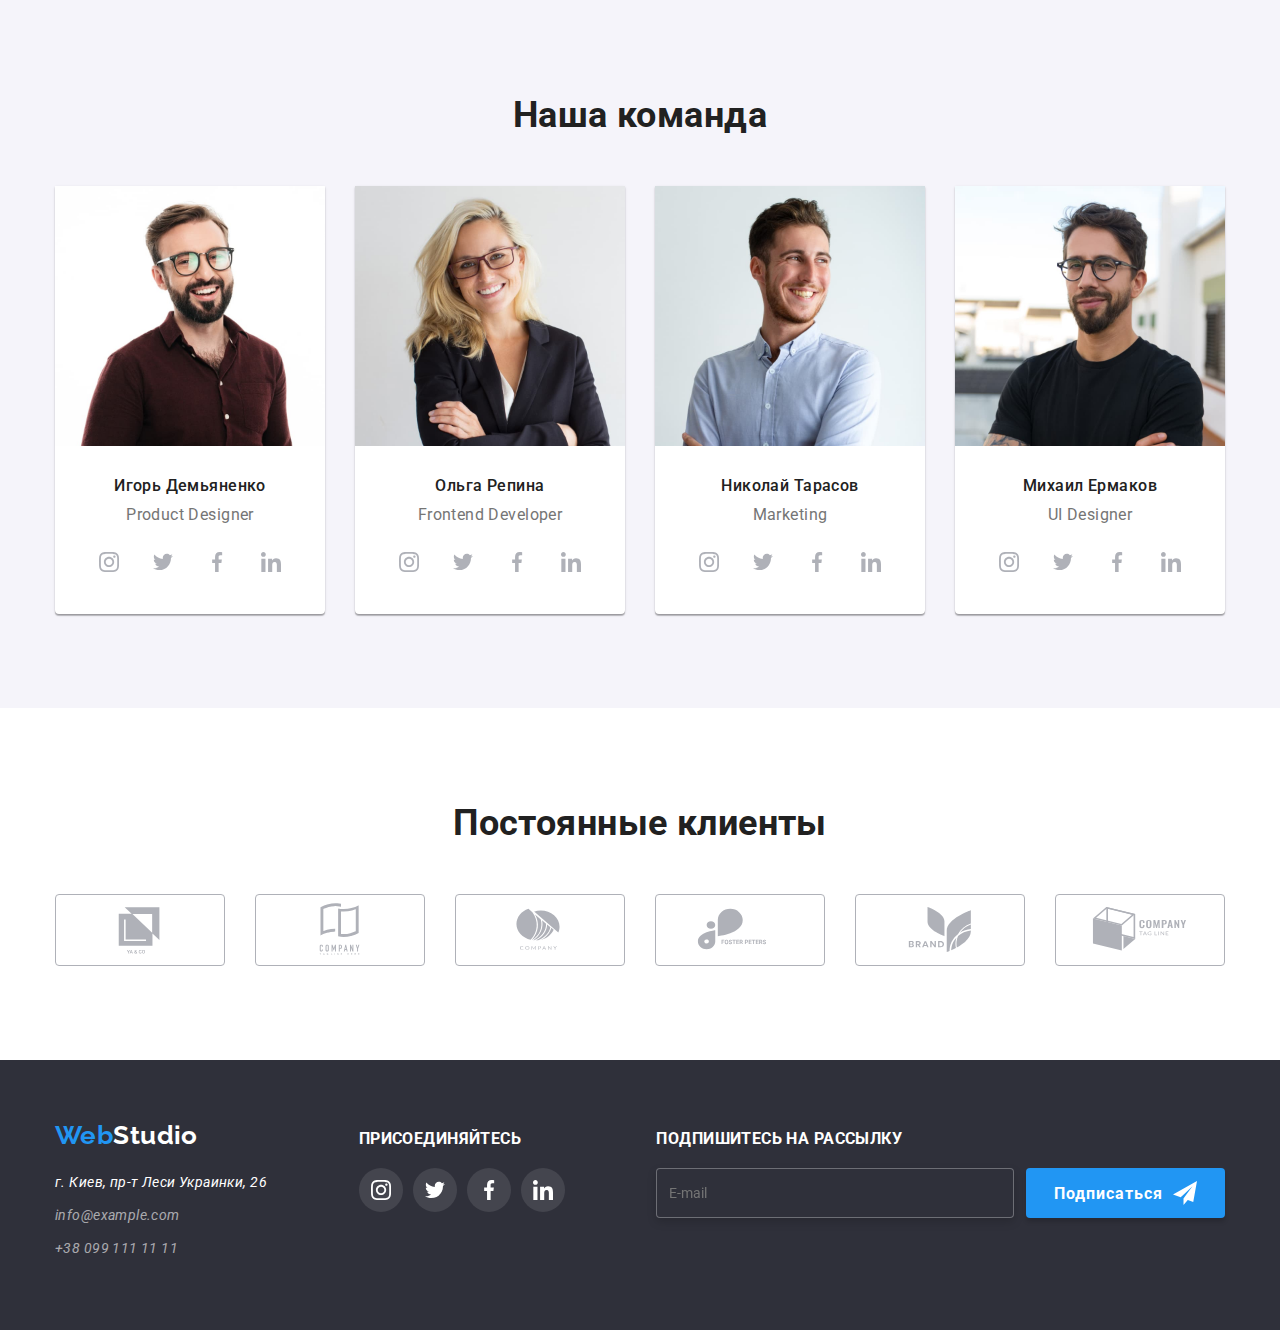
==== commit 52903163: "Add SASS preprocessor" ====
--- a/index.html
+++ b/index.html
@@ -5,53 +5,48 @@
     <meta http-equiv="X-UA-Compatible" content="IE=edge" />
     <meta name="viewport" content="width=device-width, initial-scale=1.0" />
     <title>Студия</title>
-    <link rel="preconnect" href="https://fonts.gstatic.com" />
-    <link
-      href="https://fonts.googleapis.com/css2?family=Raleway:wght@700&family=Roboto:wght@400;500;700;900&display=swap"
-      rel="stylesheet"
-    />
-    <link
-      rel="stylesheet"
-      href="https://cdnjs.cloudflare.com/ajax/libs/modern-normalize/1.0.0/modern-normalize.css"
-      integrity="sha512-Zx6MlUMKSVJoQ+83OwhdILe8cSEsCzfqThJd7J/VA2UrK6Ctj85p+xzqfyuNXE5B1k25uUdmJ2OzItbBy9GHAQ=="
-      crossorigin="anonymous"
-    />
-    <link rel="stylesheet" href="./css/styles.css" />
+    <link rel="stylesheet" href="./css/main.min.css" />
   </head>
   <body>
-    <!-- "Шапка страницы" -->
-    <header>
-      <div class="container header-box">
-        <!-- Логотип компании с ссылкой на главную страницу -->
-        <a class="logo-header" href="./index.html"
-          ><span class="logo accent">Web</span>Studio</a
+    <!-- "Page header" -->
+    <header class="header">
+      <div class="container header__container">
+        <!-- Our company Logo with url to main page -->
+        <a class="logo" href="./index.html"
+          ><span class="logo__accent">Web</span>Studio</a
         >
 
-        <!-- Список ссылок для навигации по сайту -->
+        <!-- Main site navigation -->
         <nav class="main-nav">
-          <ul class="site-nav list">
-            <li class="nav-item">
-              <a class="link current" href="./index.html">Студия</a>
-            </li>
-
-            <li class="nav-item">
-              <a class="link" href="./portfolio.html">Портфолио</a>
-            </li>
-
-            <li class="nav-item"><a class="link" href="">Контакты</a></li>
+          <ul class="site-nav">
+            <li class="site-nav__item">
+              <a
+                class="site-nav__link site-nav__link--current"
+                href="./index.html"
+                >Студия</a
+              >
+            </li>
+
+            <li class="site-nav__item">
+              <a class="site-nav__link" href="./portfolio.html">Портфолио</a>
+            </li>
+
+            <li class="site-nav__item">
+              <a class="site-nav__link" href="">Контакты</a>
+            </li>
           </ul>
         </nav>
 
-        <!-- Контактные данные -->
-        <div class="contacts-list">
-          <a class="contacts link" href="mailto:info@devstudio.com">
-            <svg class="icon-envelope">
+        <!-- E-mail and phone No. contacts -->
+        <div class="contacts">
+          <a class="contacts__link" href="mailto:info@devstudio.com">
+            <svg class="contacts__icon-envelope">
               <use href="./img/icons.svg#envelope"></use>
             </svg>
             info@devstudio.com
           </a>
-          <a class="contacts link" href="tel:+380961111111">
-            <svg class="icon-smartphone">
+          <a class="contacts__link" href="tel:+380961111111">
+            <svg class="contacts__icon-smartphone">
               <use href="./img/icons.svg#smartphone"></use>
             </svg>
             +38 096 111 11 11
@@ -60,7 +55,7 @@
       </div>
     </header>
     <main>
-      <!-- Секция "Герой" -->
+      <!-- Hero"section -->
       <section class="hero">
         <div class="container">
           <h1 class="hero-title">
@@ -72,58 +67,58 @@
           </button>
         </div>
       </section>
-      <!-- Секция "Особенности" -->
+      <!-- Features section -->
       <section class="section">
         <div class="container">
           <h2 hidden>Особенности</h2>
-          <ul class="features-list list">
-            <li class="features-item">
-              <svg class="icon-features">
+          <ul class="features">
+            <li class="features__item">
+              <svg class="features__icon">
                 <use
                   href="./img/icons.svg#antenna"
                   width="70"
                   height="70"
                 ></use>
               </svg>
-              <h3 class="features-title">Внимание к деталям</h3>
+              <h3 class="features__title">Внимание к деталям</h3>
               <p>
                 Идейные соображения, а также начало повседневной работы по
                 формированию позиции.
               </p>
             </li>
-            <li class="features-item">
-              <svg class="icon-features">
+            <li class="features__item">
+              <svg class="features__icon">
                 <use href="./img/icons.svg#clock" width="70" height="70"></use>
               </svg>
-              <h3 class="features-title">Пунктуальность</h3>
+              <h3 class="features__title">Пунктуальность</h3>
               <p>
                 Задача организации, в особенности же рамки и место обучения
                 кадров влечет за собой.
               </p>
             </li>
-            <li class="features-item">
-              <svg class="icon-features">
+            <li class="features__item">
+              <svg class="features__icon">
                 <use
                   href="./img/icons.svg#diagram"
                   width="70"
                   height="70"
                 ></use>
               </svg>
-              <h3 class="features-title">Планирование</h3>
+              <h3 class="features__title">Планирование</h3>
               <p>
                 Равным образом консультация с широким активом в значительной
                 степени обуславливает.
               </p>
             </li>
-            <li class="features-item">
-              <svg class="icon-features">
+            <li class="features__item">
+              <svg class="features__icon">
                 <use
                   href="./img/icons.svg#astronaut"
                   width="70"
                   height="70"
                 ></use>
               </svg>
-              <h3 class="features-title">Современные технологии</h3>
+              <h3 class="features__title">Современные технологии</h3>
               <p>
                 Значимость этих проблем настолько очевидна, что реализация
                 плановых заданий.
@@ -132,29 +127,29 @@
           </ul>
         </div>
       </section>
-      <!-- Секция "Чем мы занимаемся" -->
-      <section class="our-work-section section">
+      <!-- Our services section -->
+      <section class="services-section section">
         <div class="container">
           <h2 class="secondary-titles">Чем мы занимаемся</h2>
-          <ul class="our-work-list list">
-            <li class="our-work-item">
-              <h3 class="our-work-title">Десктопные приложения</h3>
+          <ul class="services">
+            <li class="services__item">
+              <h3 class="services__title">Десктопные приложения</h3>
               <img
                 src="./img/img1.jpg"
                 alt="Разработчик пишущий код"
                 width="370"
               />
             </li>
-            <li class="our-work-item">
-              <h3 class="our-work-title">Мобильные приложения</h3>
+            <li class="services__item">
+              <h3 class="services__title">Мобильные приложения</h3>
               <img
                 src="./img/img2.jpg"
                 alt="Дизайнер подбирающий раскладку для мобильного приложения"
                 width="370"
               />
             </li>
-            <li class="our-work-item">
-              <h3 class="our-work-title">Дизайнерские решения</h3>
+            <li class="services__item">
+              <h3 class="services__title">Дизайнерские решения</h3>
               <img
                 src="./img/img3.jpg"
                 alt="Дизайнер подбирает цвет на палетке"
@@ -164,65 +159,65 @@
           </ul>
         </div>
       </section>
-      <!-- Секция "Наша команда" -->
-      <section class="our-team-section section">
+      <!-- Our team section -->
+      <section class="our-team__section section">
         <div class="container">
-          <h2 class="our-team-title secondary-titles">Наша команда</h2>
-          <ul class="our-team-list list">
+          <h2 class="our-team__title secondary-titles">Наша команда</h2>
+          <ul class="our-team__list">
             <!-- Ihor Demyanenko CARD -->
-            <li class="our-team-item">
+            <li class="our-team__card">
               <img
                 src="./img/team/ph1.jpg"
                 alt="Портретное фото Игоря Демьяненко"
                 width="270"
               />
-              <h3 class="our-team-name">Игорь Демьяненко</h3>
-              <p class="our-team-position">Product Designer</p>
+              <h3 class="our-team__name">Игорь Демьяненко</h3>
+              <p class="our-team__position">Product Designer</p>
               <!-- SOCIAL CONTACT ICONS -->
-              <ul class="social-contact list">
-                <li class="social-contact-item">
-                  <a
-                    class="link-icon link"
+              <ul class="social-contact">
+                <li class="social-contact__item">
+                  <a
+                    class="social-contact__link link"
                     href="https://instagram.com"
                     target="_blank"
                   >
-                    <svg class="icon-social" width="20" height="20">
+                    <svg class="social-contact__icon" width="20" height="20">
                       <use href="./img/icons.svg#instagram"></use>
                     </svg>
                   </a>
                 </li>
 
-                <li class="social-contact-item">
-                  <a
-                    class="link-icon link"
+                <li class="social-contact__item">
+                  <a
+                    class="social-contact__link link"
                     href="https://twitter.com"
                     target="_blank"
                   >
-                    <svg class="icon-social" width="20" height="20">
+                    <svg class="social-contact__icon" width="20" height="20">
                       <use href="./img/icons.svg#twitter"></use>
                     </svg>
                   </a>
                 </li>
 
-                <li class="social-contact-item">
-                  <a
-                    class="link-icon link"
+                <li class="social-contact__item">
+                  <a
+                    class="social-contact__link link"
                     href="https://facebook.com"
                     target="_blank"
                   >
-                    <svg class="icon-social" width="20" height="20">
+                    <svg class="social-contact__icon" width="20" height="20">
                       <use href="./img/icons.svg#facebook"></use>
                     </svg>
                   </a>
                 </li>
 
-                <li class="social-contact-item">
-                  <a
-                    class="link-icon link"
+                <li class="social-contact__item">
+                  <a
+                    class="social-contact__link link"
                     href="https://linkedin.com"
                     target="_blank"
                   >
-                    <svg class="icon-social" width="20" height="20">
+                    <svg class="social-contact__icon" width="20" height="20">
                       <use href="./img/icons.svg#linkedin"></use>
                     </svg>
                   </a>
@@ -230,59 +225,59 @@
               </ul>
             </li>
             <!-- Olga Repina CARD -->
-            <li class="our-team-item">
+            <li class="our-team__card">
               <img
                 src="./img/team/ph2.jpg"
                 alt="Портретное фото Ольги Репиной"
                 width="270"
               />
-              <h3 class="our-team-name">Ольга Репина</h3>
-              <p class="our-team-position">Frontend Developer</p>
+              <h3 class="our-team__name">Ольга Репина</h3>
+              <p class="our-team__position">Frontend Developer</p>
               <!-- SOCIAL CONTACT ICONS -->
-              <ul class="social-contact list">
-                <li class="social-contact-item">
-                  <a
-                    class="link-icon link"
+              <ul class="social-contact">
+                <li class="social-contact__item">
+                  <a
+                    class="social-contact__link link"
                     href="https://instagram.com"
                     target="_blank"
                   >
-                    <svg class="icon-social" width="20" height="20">
+                    <svg class="social-contact__icon" width="20" height="20">
                       <use href="./img/icons.svg#instagram"></use>
                     </svg>
                   </a>
                 </li>
 
-                <li class="social-contact-item">
-                  <a
-                    class="link-icon link"
+                <li class="social-contact__item">
+                  <a
+                    class="social-contact__link link"
                     href="https://twitter.com"
                     target="_blank"
                   >
-                    <svg class="icon-social" width="20" height="20">
+                    <svg class="social-contact__icon" width="20" height="20">
                       <use href="./img/icons.svg#twitter"></use>
                     </svg>
                   </a>
                 </li>
 
-                <li class="social-contact-item">
-                  <a
-                    class="link-icon link"
+                <li class="social-contact__item">
+                  <a
+                    class="social-contact__link link"
                     href="https://facebook.com"
                     target="_blank"
                   >
-                    <svg class="icon-social" width="20" height="20">
+                    <svg class="social-contact__icon" width="20" height="20">
                       <use href="./img/icons.svg#facebook"></use>
                     </svg>
                   </a>
                 </li>
 
-                <li class="social-contact-item">
-                  <a
-                    class="link-icon link"
+                <li class="social-contact__item">
+                  <a
+                    class="social-contact__link link"
                     href="https://linkedin.com"
                     target="_blank"
                   >
-                    <svg class="icon-social" width="20" height="20">
+                    <svg class="social-contact__icon" width="20" height="20">
                       <use href="./img/icons.svg#linkedin"></use>
                     </svg>
                   </a>
@@ -290,59 +285,59 @@
               </ul>
             </li>
             <!-- Nikolay Tarasov CARD -->
-            <li class="our-team-item">
+            <li class="our-team__card">
               <img
                 src="./img/team/ph3.jpg"
                 alt="Портретное фото Николая Тарасова"
                 width="270"
               />
-              <h3 class="our-team-name">Николай Тарасов</h3>
-              <p class="our-team-position">Marketing</p>
+              <h3 class="our-team__name">Николай Тарасов</h3>
+              <p class="our-team__position">Marketing</p>
               <!-- SOCIAL CONTACT ICONS -->
-              <ul class="social-contact list">
-                <li class="social-contact-item">
-                  <a
-                    class="link-icon link"
+              <ul class="social-contact">
+                <li class="social-contact__item">
+                  <a
+                    class="social-contact__link link"
                     href="https://instagram.com"
                     target="_blank"
                   >
-                    <svg class="icon-social" width="20" height="20">
+                    <svg class="social-contact__icon" width="20" height="20">
                       <use href="./img/icons.svg#instagram"></use>
                     </svg>
                   </a>
                 </li>
 
-                <li class="social-contact-item">
-                  <a
-                    class="link-icon link"
+                <li class="social-contact__item">
+                  <a
+                    class="social-contact__link link"
                     href="https://twitter.com"
                     target="_blank"
                   >
-                    <svg class="icon-social" width="20" height="20">
+                    <svg class="social-contact__icon" width="20" height="20">
                       <use href="./img/icons.svg#twitter"></use>
                     </svg>
                   </a>
                 </li>
 
-                <li class="social-contact-item">
-                  <a
-                    class="link-icon link"
+                <li class="social-contact__item">
+                  <a
+                    class="social-contact__link link"
                     href="https://facebook.com"
                     target="_blank"
                   >
-                    <svg class="icon-social" width="20" height="20">
+                    <svg class="social-contact__icon" width="20" height="20">
                       <use href="./img/icons.svg#facebook"></use>
                     </svg>
                   </a>
                 </li>
 
-                <li class="social-contact-item">
-                  <a
-                    class="link-icon link"
+                <li class="social-contact__item">
+                  <a
+                    class="social-contact__link link"
                     href="https://linkedin.com"
                     target="_blank"
                   >
-                    <svg class="icon-social" width="20" height="20">
+                    <svg class="social-contact__icon" width="20" height="20">
                       <use href="./img/icons.svg#linkedin"></use>
                     </svg>
                   </a>
@@ -350,59 +345,59 @@
               </ul>
             </li>
             <!-- Mihail Yermakov CARD -->
-            <li class="our-team-item">
+            <li class="our-team__card">
               <img
                 src="./img/team/ph4.jpg"
                 alt="Портретное фото Михаила Ермакова"
                 width="270"
               />
-              <h3 class="our-team-name">Михаил Ермаков</h3>
-              <p class="our-team-position">UI Designer</p>
+              <h3 class="our-team__name">Михаил Ермаков</h3>
+              <p class="our-team__position">UI Designer</p>
               <!-- SOCIAL CONTACT ICONS -->
-              <ul class="social-contact list">
-                <li class="social-contact-item">
-                  <a
-                    class="link-icon link"
+              <ul class="social-contact">
+                <li class="social-contact__item">
+                  <a
+                    class="social-contact__link link"
                     href="https://instagram.com"
                     target="_blank"
                   >
-                    <svg class="icon-social" width="20" height="20">
+                    <svg class="social-contact__icon" width="20" height="20">
                       <use href="./img/icons.svg#instagram"></use>
                     </svg>
                   </a>
                 </li>
 
-                <li class="social-contact-item">
-                  <a
-                    class="link-icon link"
+                <li class="social-contact__item">
+                  <a
+                    class="social-contact__link link"
                     href="https://twitter.com"
                     target="_blank"
                   >
-                    <svg class="icon-social" width="20" height="20">
+                    <svg class="social-contact__icon" width="20" height="20">
                       <use href="./img/icons.svg#twitter"></use>
                     </svg>
                   </a>
                 </li>
 
-                <li class="social-contact-item">
-                  <a
-                    class="link-icon link"
+                <li class="social-contact__item">
+                  <a
+                    class="social-contact__link link"
                     href="https://facebook.com"
                     target="_blank"
                   >
-                    <svg class="icon-social" width="20" height="20">
+                    <svg class="social-contact__icon" width="20" height="20">
                       <use href="./img/icons.svg#facebook"></use>
                     </svg>
                   </a>
                 </li>
 
-                <li class="social-contact-item">
-                  <a
-                    class="link-icon link"
+                <li class="social-contact__item">
+                  <a
+                    class="social-contact__link link"
                     href="https://linkedin.com"
                     target="_blank"
                   >
-                    <svg class="icon-social" width="20" height="20">
+                    <svg class="social-contact__icon" width="20" height="20">
                       <use href="./img/icons.svg#linkedin"></use>
                     </svg>
                   </a>
@@ -412,53 +407,54 @@
           </ul>
         </div>
       </section>
-      <section class="our-clients section">
+      <!-- Our clients section -->
+      <section class="section">
         <div class="container">
           <h2 class="secondary-titles">Постоянные клиенты</h2>
-          <ul class="clients list">
-            <li class="company-item">
-              <a class="company link" href="./">
-                <svg class="icon-company" width="106" height="60">
+          <ul class="clients">
+            <li class="clients__item">
+              <a class="clients__link link" href="./">
+                <svg class="clients__icon" width="106" height="60">
                   <use href="./img/icons.svg#co1"></use>
                 </svg>
               </a>
             </li>
 
-            <li class="company-item">
-              <a class="company link" href="./">
-                <svg class="icon-company" width="106" height="60">
+            <li class="clients__item">
+              <a class="clients__link link" href="./">
+                <svg class="clients__icon" width="106" height="60">
                   <use href="./img/icons.svg#co2"></use>
                 </svg>
               </a>
             </li>
 
-            <li class="company-item">
-              <a class="company link" href="./">
-                <svg class="icon-company" width="106" height="60">
+            <li class="clients__item">
+              <a class="clients__link link" href="./">
+                <svg class="clients__icon" width="106" height="60">
                   <use href="./img/icons.svg#co3"></use>
                 </svg>
               </a>
             </li>
 
-            <li class="company-item">
-              <a class="company link" href="./">
-                <svg class="icon-company" width="106" height="60">
+            <li class="clients__item">
+              <a class="clients__link link" href="./">
+                <svg class="clients__icon" width="106" height="60">
                   <use href="./img/icons.svg#co4"></use>
                 </svg>
               </a>
             </li>
 
-            <li class="company-item">
-              <a class="company link" href="./">
-                <svg class="icon-company" width="106" height="60">
+            <li class="clients__item">
+              <a class="clients__link link" href="./">
+                <svg class="clients__icon" width="106" height="60">
                   <use href="./img/icons.svg#co5"></use>
                 </svg>
               </a>
             </li>
 
-            <li class="company-item">
-              <a class="company link" href="./">
-                <svg class="icon-company" width="106" height="60">
+            <li class="clients__item">
+              <a class="clients__link link" href="./">
+                <svg class="clients__icon" width="106" height="60">
                   <use href="./img/icons.svg#co6"></use>
                 </svg>
               </a>
@@ -468,90 +464,93 @@
       </section>
     </main>
     <!-- Подвал страницы -->
-    <footer class="footer-section">
-      <div class="container footer-flex">
+    <footer class="footer">
+      <div class="container footer__container--flex">
+        <!-- About us section -->
         <div class="about-us">
-          <!-- Логотип компании с ссылкой на главную страницу -->
-          <a class="logo-footer" href="/"
-            ><span class="accent">Web</span>Studio</a
+          <!-- Footer logo -->
+          <a class="logo__footer logo" href="/"
+            ><span class="logo__accent">Web</span>Studio</a
           >
-          <!-- Адресс компании -->
-          <address>
-            <p class="footer-address">г. Киев, пр-т Леси Украинки, 26</p>
-            <a class="footer-contacts link" href="mailto:info@example.com"
+          <!-- Our address and contacts-->
+          <address class="address">
+            <p class="address__location">г. Киев, пр-т Леси Украинки, 26</p>
+            <a class="address__contacts link" href="mailto:info@example.com"
               >info@example.com</a
             >
-            <a class="footer-contacts link" href="tel:+380991111111"
+            <a class="address__contacts link" href="tel:+380991111111"
               >+38 099 111 11 11</a
             >
           </address>
         </div>
+        <!-- Join us column -->
         <div class="join-us">
           <h3 class="footer-titles">Присоединяйтесь</h3>
-          <ul class="social-contact list">
-            <li class="social-contact-item">
+          <ul class="social-contacts">
+            <li class="social-contacts__item">
               <a
-                class="icon-join link"
+                class="social-contacts__link link"
                 href="https://instagram.com"
                 target="_blank"
               >
-                <svg class="icon-social" width="20" height="20">
+                <svg class="social-contacts__icon" width="20" height="20">
                   <use href="./img/icons.svg#instagram"></use>
                 </svg>
               </a>
             </li>
 
-            <li class="social-contact-item">
+            <li class="social-contacts__item">
               <a
-                class="icon-join link"
+                class="social-contacts__link link"
                 href="https://twitter.com"
                 target="_blank"
               >
-                <svg class="icon-social" width="20" height="20">
+                <svg class="social-contacts__icon" width="20" height="20">
                   <use href="./img/icons.svg#twitter"></use>
                 </svg>
               </a>
             </li>
 
-            <li class="social-contact-item">
+            <li class="social-contacts__item">
               <a
-                class="icon-join link"
+                class="social-contacts__link link"
                 href="https://facebook.com"
                 target="_blank"
               >
-                <svg class="icon-social" width="20" height="20">
+                <svg class="social-contacts__icon" width="20" height="20">
                   <use href="./img/icons.svg#facebook"></use>
                 </svg>
               </a>
             </li>
 
-            <li class="social-contact-item">
+            <li class="social-contacts__item">
               <a
-                class="icon-join link"
+                class="social-contacts__link link"
                 href="https://linkedin.com"
                 target="_blank"
               >
-                <svg class="icon-social" width="20" height="20">
+                <svg class="social-contacts__icon" width="20" height="20">
                   <use href="./img/icons.svg#linkedin"></use>
                 </svg>
               </a>
             </li>
           </ul>
         </div>
+        <!-- Subscription column -->
         <div class="subscription">
           <h3 class="footer-titles">Подпишитесь на рассылку</h3>
           <form class="subscription-form" action="submit">
-            <label class="subscription-label">
+            <label class="subscription-form__label">
               <input
-                class="subscription-input"
+                class="subscription-form__input"
                 type="email"
                 name="subscription"
                 placeholder="E-mail"
               />
             </label>
-            <button class="subscription-btn" type="submit">
+            <button class="subscription-button" type="submit">
               Подписаться
-              <svg class="subscription-btn-icon" width="24" height="24">
+              <svg class="subscription-button__icon" width="24" height="24">
                 <use href="./img/icons.svg#send"></use>
               </svg>
             </button>
@@ -559,50 +558,62 @@
         </div>
       </div>
     </footer>
-
-    <div class="backdrop is-hidden" data-modal>
+    <!-- Modal window -->
+    <div class="backdrop backdrop--is-hidden" data-modal>
       <div class="modal">
-        <button class="modal-close" type="button" data-modal-close>
-          <svg class="icon-close">
+        <button class="close-button" type="button" data-modal-close>
+          <svg class="close-button__icon">
             <use href="./img/icons.svg#close"></use>
           </svg>
         </button>
-        <h2 class="form-title">Оставьте свои данные, мы вам перезвоним</h2>
+        <h2 class="modal__title">Оставьте свои данные, мы вам перезвоним</h2>
+
+        <!-- Modal form fields -->
         <form action="form">
           <div class="form-field">
-            <label class="form-label" for="name">Имя</label>
-            <div class="form-input">
-              <svg class="form-icon">
+            <label class="form-field__label" for="name">Имя</label>
+            <div class="form-field__input-area">
+              <svg class="form-field__icon">
                 <use href="./img/icons.svg#mw-person"></use>
               </svg>
-              <input class="input" type="text" name="name" id="name" />
+              <input
+                class="form-field__input"
+                type="text"
+                name="name"
+                id="name"
+              />
             </div>
           </div>
 
           <div class="form-field">
-            <label class="form-label" for="tel">Телефон</label>
-            <div class="form-input">
-              <svg class="form-icon">
+            <label class="form-field__label" for="tel">Телефон</label>
+            <div class="form-field__input-area">
+              <svg class="form-field__icon">
                 <use href="./img/icons.svg#mw-phone"></use>
               </svg>
-              <input class="input" type="tel" name="tel" id="tel" />
+              <input class="form-field__input" type="tel" name="tel" id="tel" />
             </div>
           </div>
 
           <div class="form-field">
-            <label class="form-label" for="email">Почта</label>
-            <div class="form-input">
-              <svg class="form-icon">
+            <label class="form-field__label" for="email">Почта</label>
+            <div class="form-field__input-area">
+              <svg class="form-field__icon">
                 <use href="./img/icons.svg#mw-email"></use>
               </svg>
-              <input class="input" type="email" name="email" id="email" />
+              <input
+                class="form-field__input"
+                type="email"
+                name="email"
+                id="email"
+              />
             </div>
           </div>
-
+          <!-- Comment field -->
           <div class="form-field">
-            <label class="form-label" for="comment">Комментарий</label>
+            <label class="form-field__label" for="comment">Комментарий</label>
             <textarea
-              class="comment-input"
+              class="form-field__comment-input"
               name="comment"
               id="comment"
               cols="60"
@@ -610,19 +621,25 @@
               placeholder="Введите текст"
             ></textarea>
           </div>
-
+          <!-- Agreement field -->
           <div class="agreement-field">
-            <label class="agreement-label">
-              <input class="agreement-input" type="checkbox" name="agreement" />
-              <svg class="agreement-icon">
+            <label class="agreement-field__label">
+              <input
+                class="agreement-field__input"
+                type="checkbox"
+                name="agreement"
+              />
+              <svg class="agreement-field__icon">
                 <use href="./img/icons.svg#tick"></use>
               </svg>
               Соглашаюсь с рассылкой и принимаю
             </label>
-            <a class="agreement-link" href="./">Условия договора</a>
+            <a class="agreement-field__link" href="./">Условия договора</a>
           </div>
-          <div class="submit-btn">
-            <button class="submit" type="submit">Отправить</button>
+          <div class="modal-submit">
+            <button class="modal-submit__button" type="submit">
+              Отправить
+            </button>
           </div>
         </form>
       </div>
--- a/css/main.min.css
+++ b/css/main.min.css
@@ -0,0 +1 @@
+@import"https://fonts.googleapis.com/css2?family=Raleway:wght@700&family=Roboto:wght@400;500;700;900&display=swap";/*! modern-normalize v1.0.0 | MIT License | https://github.com/sindresorhus/modern-normalize */*,*::before,*::after{-webkit-box-sizing:border-box;box-sizing:border-box}:root{-moz-tab-size:4;-o-tab-size:4;tab-size:4}html{line-height:1.15;-webkit-text-size-adjust:100%}body{margin:0}body{font-family:system-ui,-apple-system,"Segoe UI",Roboto,Helvetica,Arial,sans-serif,"Apple Color Emoji","Segoe UI Emoji"}hr{height:0;color:inherit}abbr[title]{-webkit-text-decoration:underline dotted;text-decoration:underline dotted}b,strong{font-weight:bolder}code,kbd,samp,pre{font-family:ui-monospace,SFMono-Regular,Consolas,"Liberation Mono",Menlo,monospace;font-size:1em}small{font-size:80%}sub,sup{font-size:75%;line-height:0;position:relative;vertical-align:baseline}sub{bottom:-0.25em}sup{top:-0.5em}table{text-indent:0;border-color:inherit}button,input,optgroup,select,textarea{font-family:inherit;font-size:100%;line-height:1.15;margin:0}button,select{text-transform:none}button,[type=button],[type=reset],[type=submit]{-webkit-appearance:button}::-moz-focus-inner{border-style:none;padding:0}:-moz-focusring{outline:1px dotted ButtonText}:-moz-ui-invalid{box-shadow:none}legend{padding:0}progress{vertical-align:baseline}::-webkit-inner-spin-button,::-webkit-outer-spin-button{height:auto}[type=search]{-webkit-appearance:textfield;outline-offset:-2px}::-webkit-search-decoration{-webkit-appearance:none}::-webkit-file-upload-button{-webkit-appearance:button;font:inherit}summary{display:list-item}* h1,h2,h3,h4,h5,h6,p,ul{margin:0;padding:0}img{display:block;max-width:100%;height:auto}body{background-color:#fff;color:#757575;font-family:Roboto,sans-serif;font-size:14px;line-height:1.71;letter-spacing:.03em}.example,.filter,.social-contacts,.clients,.social-contact,.our-team__list,.services,.features,.site-nav{list-style:none}.section{padding-top:94px;padding-bottom:94px}.container{margin-left:auto;margin-right:auto;width:1200px;padding-left:15px;padding-right:15px}.header{border-bottom:1px solid #ececec}.header__container{display:-webkit-box;display:-ms-flexbox;display:flex;-ms-flex-wrap:wrap;flex-wrap:wrap}.logo{-ms-flex-item-align:center;align-self:center;color:#000;font-family:Raleway,sans-serif;font-weight:700;font-size:26px;line-height:1.19;text-decoration:none}.logo__accent{color:#2196f3}.main-nav{margin-left:93px;-ms-flex-item-align:center;align-self:center}.site-nav{display:-webkit-box;display:-ms-flexbox;display:flex}.site-nav__item{position:relative}.site-nav__item:not(:last-child){margin-right:50px}.site-nav__link{display:inline-block;padding-top:32px;padding-bottom:32px;color:#212121;font-weight:500;line-height:1.14;letter-spacing:.02em;text-decoration:none;-webkit-transition:color 250ms cubic-bezier(0.4, 0, 0.2, 1);transition:color 250ms cubic-bezier(0.4, 0, 0.2, 1)}.site-nav__link:hover,.site-nav__link:focus{color:#2196f3}.site-nav__link--current{color:#2196f3}.site-nav__link--current::after{content:"";position:absolute;bottom:0;left:0;width:100%;height:4px;border-radius:2px;background-color:#2196f3}.contacts{display:-webkit-inline-box;display:-ms-inline-flexbox;display:inline-flex;-ms-flex-item-align:center;align-self:center;margin-left:auto}.contacts__link{display:-webkit-inline-box;display:-ms-inline-flexbox;display:inline-flex;-webkit-box-align:center;-ms-flex-align:center;align-items:center;color:#757575;font-weight:500;line-height:1.14;letter-spacing:.02em;text-decoration:none;-webkit-transition:color 250ms cubic-bezier(0.4, 0, 0.2, 1);transition:color 250ms cubic-bezier(0.4, 0, 0.2, 1)}.contacts__link:last-child{margin-left:50px}.contacts__link:hover,.contacts__link:focus{color:#2196f3}.contacts__icon-envelope{height:12px;width:16px;margin-right:10px;fill:currentColor}.contacts__icon-smartphone{height:16px;width:10px;margin-right:10px;fill:currentColor}.hero{background-color:#2f303a;text-align:center;padding-top:200px;padding-bottom:200px;margin-left:auto;margin-right:auto;background-repeat:no-repeat;background-position:center;width:1600px;height:600px;background-image:-webkit-gradient(linear, left top, right top, from(rgba(47, 48, 58, 0.4)), to(rgba(47, 48, 58, 0.4))),url(../img/hero.jpg);background-image:linear-gradient(to right, rgba(47, 48, 58, 0.4), rgba(47, 48, 58, 0.4)),url(../img/hero.jpg)}.hero-title{color:#fff;font-weight:900;font-size:44px;line-height:1.36;letter-spacing:.06em;text-transform:uppercase}.hero-button{margin-top:30px;padding:10px 32px;border-radius:4px;border-style:hidden;font-family:Roboto,sans-serif;background-color:#2196f3;color:#fff;font-weight:700;font-size:16px;line-height:1.87;letter-spacing:.06em;-webkit-transition:color 250ms cubic-bezier(0.4, 0, 0.2, 1);transition:color 250ms cubic-bezier(0.4, 0, 0.2, 1)}.hero-button:hover,.hero-button:focus{color:#000;cursor:pointer}.features{display:-webkit-box;display:-ms-flexbox;display:flex}.features__item{display:block;width:270px}.features__item:not(:last-child){margin-right:30px}.features__icon{display:block;padding:25px 100px;margin-bottom:30px;width:270px;height:120px;background-color:#f5f4fa;border-radius:4px}.features__title{margin-bottom:10px;color:#212121;font-weight:700;line-height:1.14;text-transform:uppercase}.services-section{padding-top:0}.secondary-titles{margin-bottom:50px;color:#212121;font-weight:700;font-size:36px;line-height:1.17;text-align:center}.services{display:-webkit-box;display:-ms-flexbox;display:flex;-webkit-box-pack:center;-ms-flex-pack:center;justify-content:center}.services__item{position:relative}.services__item:not(:last-child){margin-right:30px}.services__title{position:absolute;bottom:0;left:0;padding:27px 0;width:100%;height:70px;background:rgba(47,48,58,.8);font-weight:700;line-height:1.14;text-align:center;text-transform:uppercase;color:#fff}.our-team__section{background-color:#f5f4fa}.our-team__title{margin-bottom:50px}.our-team__list{display:-webkit-box;display:-ms-flexbox;display:flex;-ms-flex-wrap:wrap;flex-wrap:wrap}.our-team__card{padding-bottom:30px;border-radius:4px;background-color:#fff;-webkit-box-shadow:0px 1px 3px rgba(0,0,0,.12),0px 1px 1px rgba(0,0,0,.14),0px 2px 1px rgba(0,0,0,.2);box-shadow:0px 1px 3px rgba(0,0,0,.12),0px 1px 1px rgba(0,0,0,.14),0px 2px 1px rgba(0,0,0,.2);border-radius:0px 0px 4px 4px}.our-team__card:not(:last-child){margin-right:30px}.our-team__name{margin-top:30px;margin-bottom:10px;color:#212121;font-weight:500;font-size:16px;line-height:1.19;text-align:center}.our-team__position{margin-bottom:16px;font-size:16px;line-height:1.19;text-align:center}.social-contact{display:-webkit-box;display:-ms-flexbox;display:flex;-webkit-box-pack:center;-ms-flex-pack:center;justify-content:center}.social-contact__item:not(:last-child){margin-right:10px}.social-contact__link{display:-webkit-box;display:-ms-flexbox;display:flex;-webkit-box-pack:center;-ms-flex-pack:center;justify-content:center;-webkit-box-align:center;-ms-flex-align:center;align-items:center;fill:#afb1b8;height:44px;width:44px;border-radius:50%;border:hidden;-webkit-transition:background-color 250ms cubic-bezier(0.4, 0, 0.2, 1),fill 250ms cubic-bezier(0.4, 0, 0.2, 1);transition:background-color 250ms cubic-bezier(0.4, 0, 0.2, 1),fill 250ms cubic-bezier(0.4, 0, 0.2, 1)}.social-contact__link:hover,.social-contact__link:focus{background-color:#2196f3;fill:#fff}.clients{display:-webkit-box;display:-ms-flexbox;display:flex}.clients__item:not(:last-child){margin-right:30px}.clients__link{display:-webkit-box;display:-ms-flexbox;display:flex;-webkit-box-pack:center;-ms-flex-pack:center;justify-content:center;-webkit-box-align:center;-ms-flex-align:center;align-items:center;width:170px;height:72px;fill:#afb1b8;border:1px solid #afb1b8;border-radius:4px;-webkit-transition:border-color 250ms cubic-bezier(0.4, 0, 0.2, 1),fill 250ms cubic-bezier(0.4, 0, 0.2, 1);transition:border-color 250ms cubic-bezier(0.4, 0, 0.2, 1),fill 250ms cubic-bezier(0.4, 0, 0.2, 1)}.clients__link:hover,.clients__link:focus{border-color:#2196f3;fill:#2196f3}.footer{background-color:#2f303a}.footer__container--flex{display:-webkit-box;display:-ms-flexbox;display:flex;-webkit-box-pack:justify;-ms-flex-pack:justify;justify-content:space-between;-webkit-box-align:baseline;-ms-flex-align:baseline;align-items:baseline;padding-top:60px;padding-bottom:60px}.logo__footer{display:block;margin-bottom:20px;color:#fff}.address__location{display:inline-block;margin-bottom:9px;color:#fff}.address__contacts{display:block;margin-bottom:9px;color:rgba(255,255,255,.6);text-decoration:none}.address__contacts:hover,.address__contacts:focus{color:#fff}.footer-titles{margin-bottom:20px;font-weight:700;line-height:1.14;text-transform:uppercase;color:#fff}.social-contacts{display:-webkit-box;display:-ms-flexbox;display:flex;-webkit-box-pack:center;-ms-flex-pack:center;justify-content:center;-webkit-box-align:center;-ms-flex-align:center;align-items:center}.social-contacts__item:not(:first-child){margin-left:10px}.social-contacts__link{display:-webkit-box;display:-ms-flexbox;display:flex;-webkit-box-pack:center;-ms-flex-pack:center;justify-content:center;-webkit-box-align:center;-ms-flex-align:center;align-items:center;fill:#fff;background-color:rgba(255,255,255,.1);width:44px;height:44px;border-radius:50%;border:hidden;-webkit-transition:background-color 250ms cubic-bezier(0.4, 0, 0.2, 1);transition:background-color 250ms cubic-bezier(0.4, 0, 0.2, 1)}.social-contacts__link:hover,.social-contacts__link:focus{background-color:#2196f3}.subscription-form{display:-webkit-box;display:-ms-flexbox;display:flex}.subscription-form__input{margin-right:12px;padding-left:12px;background-color:#2f303a;border:1px solid rgba(255,255,255,.3);-webkit-filter:drop-shadow(0px 4px 4px rgba(0, 0, 0, 0.15));filter:drop-shadow(0px 4px 4px rgba(0, 0, 0, 0.15));border-radius:4px;width:358px;height:50px;color:#fff}.subscription-button{background-color:#2196f3;padding:10px 28px;-webkit-box-shadow:0px 4px 4px rgba(0,0,0,.15);box-shadow:0px 4px 4px rgba(0,0,0,.15);border-radius:4px;border:none;font-weight:700;font-size:16px;line-height:1.87;display:-webkit-box;display:-ms-flexbox;display:flex;-webkit-box-align:center;-ms-flex-align:center;align-items:center;text-align:center;letter-spacing:.06em;color:#fff;cursor:pointer}.subscription-button__icon{margin-left:10px}.backdrop.backdrop--is-hidden{visibility:hidden;opacity:0;pointer-events:none}.backdrop{position:fixed;top:0;left:0;width:100%;height:100%;background-color:rgba(0,0,0,.2);-webkit-transition:opacity 250ms linear;transition:opacity 250ms linear}.modal{position:absolute;top:50%;left:50%;-webkit-transform:translate(-50%, -50%) scale(1);transform:translate(-50%, -50%) scale(1);-webkit-transition:-webkit-transform 250ms linear;transition:-webkit-transform 250ms linear;transition:transform 250ms linear;transition:transform 250ms linear, -webkit-transform 250ms linear;min-width:528px;min-height:581px;background-color:#fff;padding:40px}.backdrop--is-hidden .modal{-webkit-transform:translate(-50%, -50%) scale(0.4);transform:translate(-50%, -50%) scale(0.4)}.close-button{position:absolute;right:8px;top:8px;padding:0;display:block;-webkit-box-sizing:border-box;box-sizing:border-box;width:30px;height:30px;border:1px solid rgba(0,0,0,.1);border-radius:50%;background-color:#fff;cursor:pointer}.close-button__icon{display:-webkit-inline-box;display:-ms-inline-flexbox;display:inline-flex;position:relative;top:2px;width:18px;height:18px}.close-button:focus .close-button__icon,.close-button:hover .close-button__icon{fill:#2196f3;-webkit-transition:fill 250ms cubic-bezier(0.4, 0, 0.2, 1);transition:fill 250ms cubic-bezier(0.4, 0, 0.2, 1)}.modal__title{margin-bottom:12px;color:#212121;font-weight:700;font-size:20px;line-height:1.15;text-align:center}.form-field{margin-bottom:20px}.form-field__label{display:block;margin-bottom:4px;font-size:12px;line-height:1.17;letter-spacing:.01em}.form-field__input-area{position:relative}.form-field__icon{position:absolute;width:18px;height:18px;top:50%;left:12px;-webkit-transform:translateY(-50%);transform:translateY(-50%);fill:#212121;-webkit-transition:fill 250ms cubic-bezier(0.4, 0, 0.2, 1);transition:fill 250ms cubic-bezier(0.4, 0, 0.2, 1)}.form-field__input-area:focus-within .form-field__icon{fill:#2196f3}.form-field__input{width:100%;height:40px;padding-left:42px;border:1px solid rgba(33,33,33,.2);-webkit-box-sizing:border-box;box-sizing:border-box;border-radius:4px;-webkit-transition:border 250ms cubic-bezier(0.4, 0, 0.2, 1);transition:border 250ms cubic-bezier(0.4, 0, 0.2, 1)}.form-field__input:focus-within{border:1px solid #2196f3;outline:none}.form-field__comment-input{resize:none;border:1px solid rgba(33,33,33,.2);-webkit-box-sizing:border-box;box-sizing:border-box;border-radius:4px;padding:12px 16px;-webkit-transition:border 250ms cubic-bezier(0.4, 0, 0.2, 1);transition:border 250ms cubic-bezier(0.4, 0, 0.2, 1)}.form-field__comment-input:focus-within{border:1px solid #2196f3;outline:none}.agreement-field{position:relative;margin-bottom:30px;padding-left:42px}.agreement-field__label{position:relative}.agreement-field__input{position:absolute;overflow:hidden;clip:rect(0 0 0 0);width:16px;height:15px}.agreement-field__icon{display:block;-webkit-box-sizing:border-box;box-sizing:border-box;position:absolute;top:0;left:-25px;fill:#fff;stroke:#fff;width:16px;height:15px;border:2px solid #212121;border-radius:4px;-webkit-transition:border-color 250ms cubic-bezier(0.4, 0, 0.2, 1),background-color 250ms cubic-bezier(0.4, 0, 0.2, 1);transition:border-color 250ms cubic-bezier(0.4, 0, 0.2, 1),background-color 250ms cubic-bezier(0.4, 0, 0.2, 1)}.agreement-field__input:checked+.agreement-field__icon{border-color:#2196f3;background-color:#2196f3}.agreement-field__link{color:#2196f3}.modal-submit{display:-webkit-box;display:-ms-flexbox;display:flex;-webkit-box-pack:center;-ms-flex-pack:center;justify-content:center}.modal-submit__button{display:-webkit-box;display:-ms-flexbox;display:flex;-webkit-box-align:center;-ms-flex-align:center;align-items:center;text-align:center;padding:10px 55px;font-weight:bold;font-size:16px;line-height:1.87;color:#fff;background-color:#2196f3;letter-spacing:.06em;-webkit-box-shadow:0px 4px 4px rgba(0,0,0,.15);box-shadow:0px 4px 4px rgba(0,0,0,.15);border-radius:4px;border:hidden;cursor:pointer}.filter{display:-webkit-box;display:-ms-flexbox;display:flex;-webkit-box-pack:center;-ms-flex-pack:center;justify-content:center;margin-bottom:50px}.filter__item:not(:nth-child(5n)){margin-right:8px}.filter__button{padding:6px 22px;font-family:Roboto,sans-serif;color:#212121;background-color:#f5f4fa;font-weight:500;font-size:16px;line-height:1.62;letter-spacing:.03em;text-align:center;cursor:pointer;border-radius:4px;border-style:hidden;-webkit-transition:color 250ms cubic-bezier(0.4, 0, 0.2, 1),background-color 250ms cubic-bezier(0.4, 0, 0.2, 1),-webkit-box-shadow 250ms cubic-bezier(0.4, 0, 0.2, 1);transition:color 250ms cubic-bezier(0.4, 0, 0.2, 1),background-color 250ms cubic-bezier(0.4, 0, 0.2, 1),-webkit-box-shadow 250ms cubic-bezier(0.4, 0, 0.2, 1);transition:color 250ms cubic-bezier(0.4, 0, 0.2, 1),background-color 250ms cubic-bezier(0.4, 0, 0.2, 1),box-shadow 250ms cubic-bezier(0.4, 0, 0.2, 1);transition:color 250ms cubic-bezier(0.4, 0, 0.2, 1),background-color 250ms cubic-bezier(0.4, 0, 0.2, 1),box-shadow 250ms cubic-bezier(0.4, 0, 0.2, 1),-webkit-box-shadow 250ms cubic-bezier(0.4, 0, 0.2, 1)}.filter__button:hover,.filter__button:focus{color:#fff;background-color:#2196f3;-webkit-box-shadow:0px 3px 1px rgba(0,0,0,.1),0px 1px 2px rgba(0,0,0,.08),0px 2px 2px rgba(0,0,0,.12);box-shadow:0px 3px 1px rgba(0,0,0,.1),0px 1px 2px rgba(0,0,0,.08),0px 2px 2px rgba(0,0,0,.12)}.example{display:-webkit-box;display:-ms-flexbox;display:flex;-ms-flex-wrap:wrap;flex-wrap:wrap;margin-right:-30px;margin-bottom:-30px}.example__card{-ms-flex-preferred-size:calc(100% / 3 - 30px);flex-basis:calc(100% / 3 - 30px);margin-right:30px;margin-bottom:30px;-webkit-transition:-webkit-box-shadow 250ms cubic-bezier(0.4, 0, 0.2, 1);transition:-webkit-box-shadow 250ms cubic-bezier(0.4, 0, 0.2, 1);transition:box-shadow 250ms cubic-bezier(0.4, 0, 0.2, 1);transition:box-shadow 250ms cubic-bezier(0.4, 0, 0.2, 1), -webkit-box-shadow 250ms cubic-bezier(0.4, 0, 0.2, 1)}.example__card:hover,.example__card:focus{-webkit-box-shadow:0px 1px 1px rgba(0,0,0,.12),0px 4px 4px rgba(0,0,0,.06),1px 4px 6px rgba(0,0,0,.16);box-shadow:0px 1px 1px rgba(0,0,0,.12),0px 4px 4px rgba(0,0,0,.06),1px 4px 6px rgba(0,0,0,.16)}.example__link{text-decoration:none}.example__content{position:relative;bottom:0;left:0;overflow:hidden;opacity:1}.example__text{position:absolute;-webkit-transform:translateY(100%);transform:translateY(100%);-webkit-transition:-webkit-transform 250ms cubic-bezier(0.4, 0, 0.2, 1);transition:-webkit-transform 250ms cubic-bezier(0.4, 0, 0.2, 1);transition:transform 250ms cubic-bezier(0.4, 0, 0.2, 1);transition:transform 250ms cubic-bezier(0.4, 0, 0.2, 1), -webkit-transform 250ms cubic-bezier(0.4, 0, 0.2, 1);width:100%;height:100%;padding:63px 24px;background-color:rgba(33,150,243,.9);font-size:18px;line-height:1.56;color:#fff}.example__card:hover .example__text,.example__card:focus .example__text{-webkit-transform:translateY(0);transform:translateY(0)}.example__description{padding:20px 24px;border-right:1px solid #eee;border-left:1px solid #eee;border-bottom:1px solid #eee}.example__name{color:#212121;font-weight:700;font-size:18px;line-height:2;letter-spacing:.06em}.example__type{font-size:16px;line-height:1.87;color:#757575}/*# sourceMappingURL=main.min.css.map */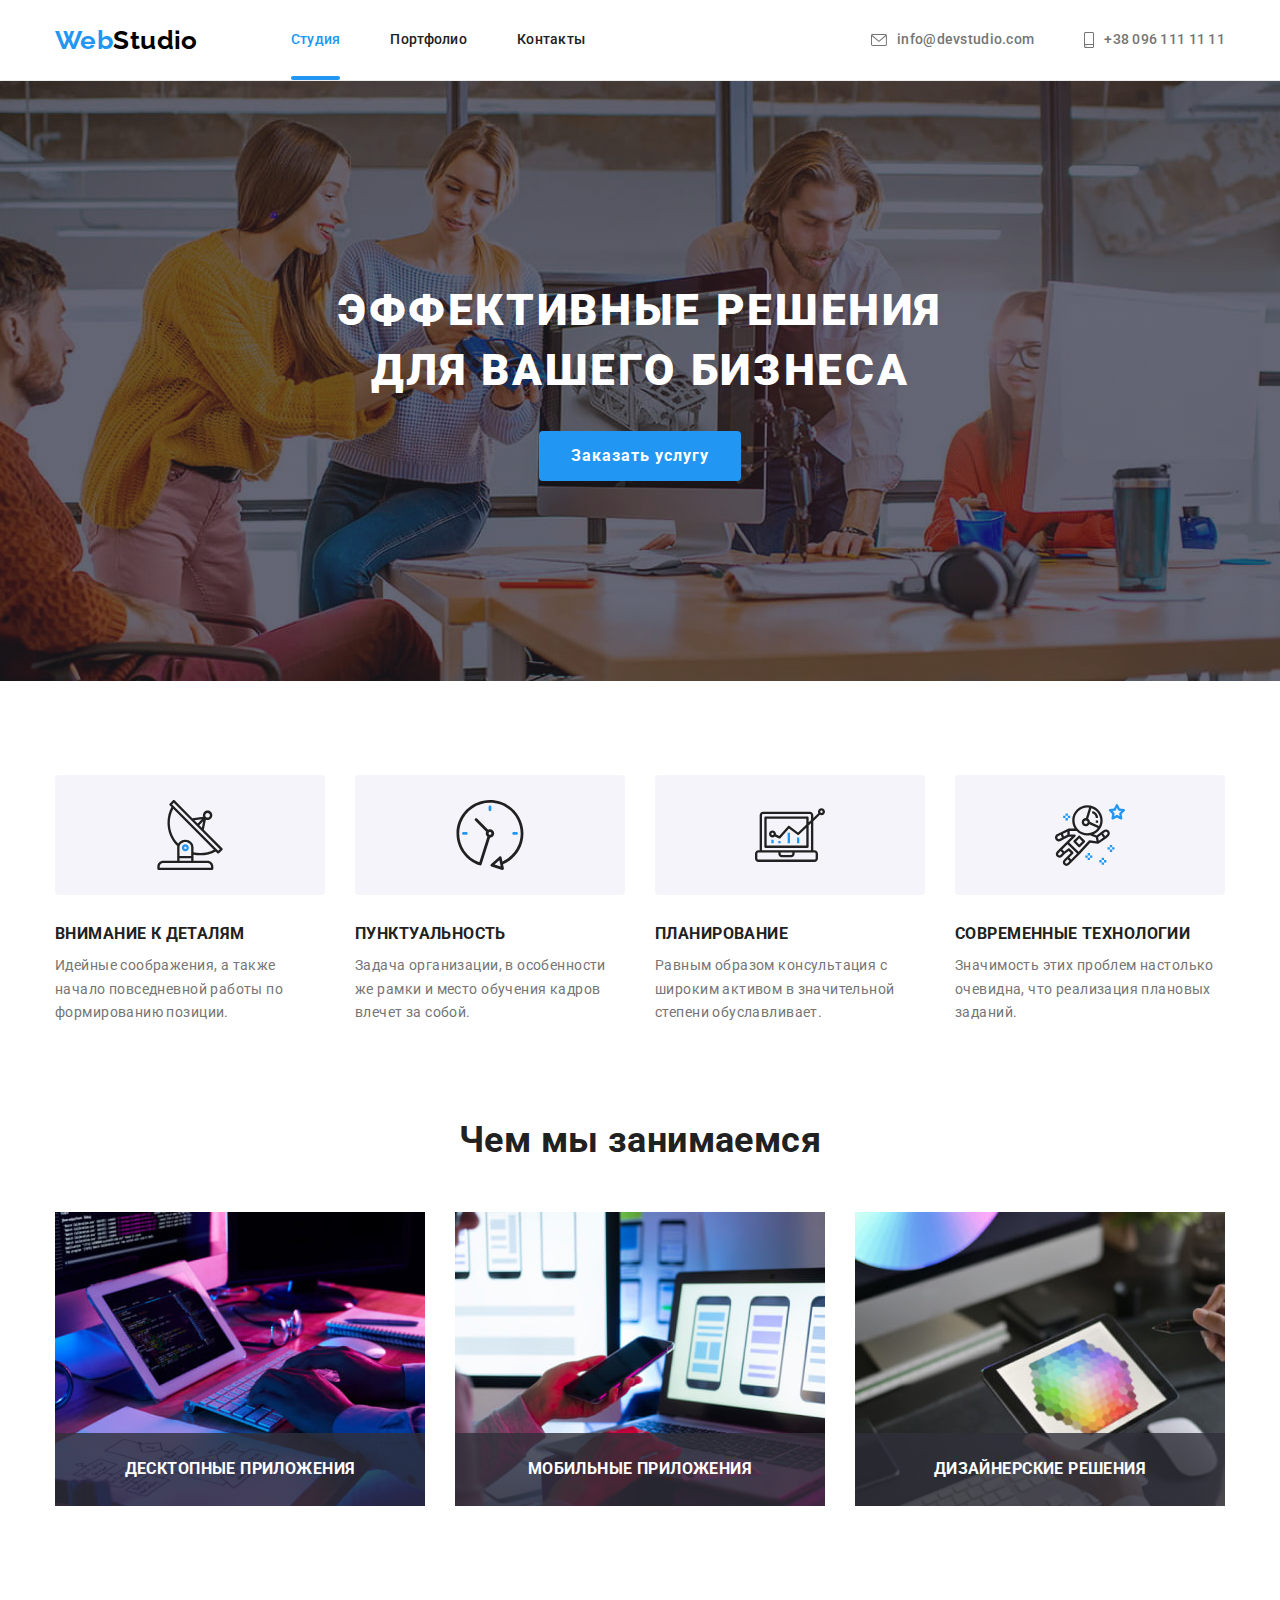
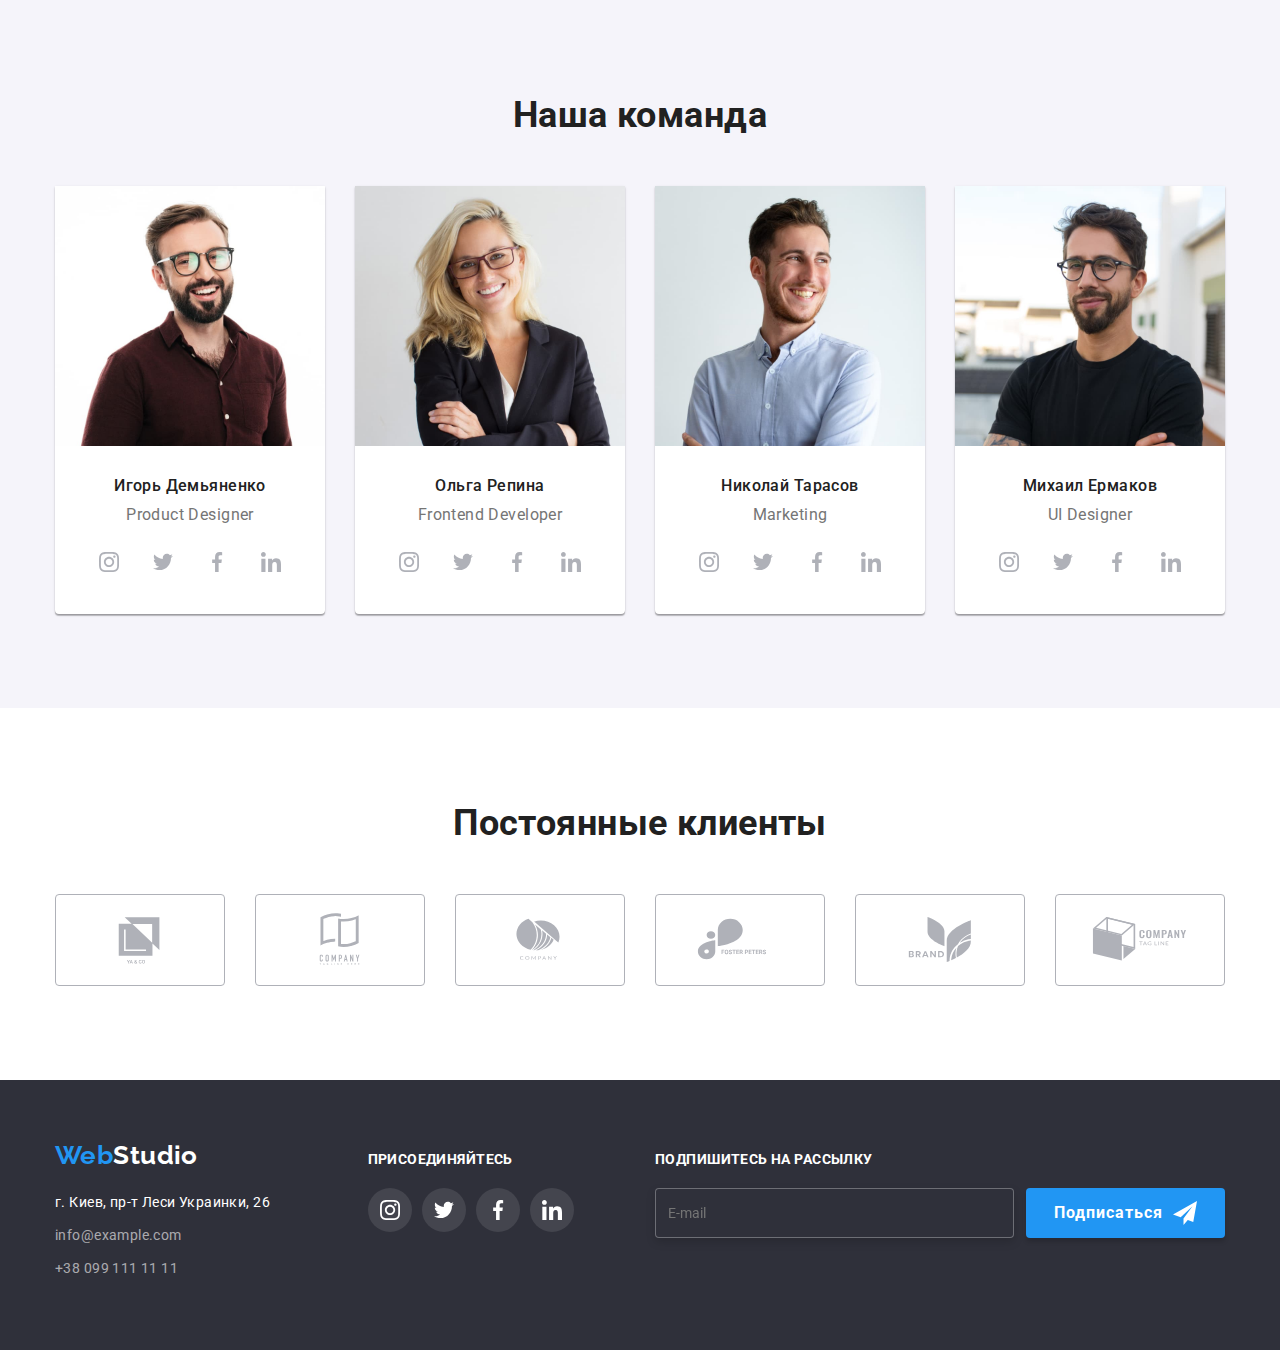
==== commit 950c101e: "Add various fixes ver. 2.0" ====
--- a/index.html
+++ b/index.html
@@ -73,13 +73,15 @@
           <h2 hidden>Особенности</h2>
           <ul class="features">
             <li class="features__item">
-              <svg class="features__icon">
-                <use
-                  href="./img/icons.svg#antenna"
-                  width="70"
-                  height="70"
-                ></use>
-              </svg>
+              <div class="features__icon-wrapper">
+                <svg class="features__icon">
+                  <use
+                    href="./img/icons.svg#antenna"
+                    width="70"
+                    height="70"
+                  ></use>
+                </svg>
+              </div>
               <h3 class="features__title">Внимание к деталям</h3>
               <p>
                 Идейные соображения, а также начало повседневной работы по
@@ -87,9 +89,15 @@
               </p>
             </li>
             <li class="features__item">
-              <svg class="features__icon">
-                <use href="./img/icons.svg#clock" width="70" height="70"></use>
-              </svg>
+              <div class="features__icon-wrapper">
+                <svg class="features__icon">
+                  <use
+                    href="./img/icons.svg#clock"
+                    width="70"
+                    height="70"
+                  ></use>
+                </svg>
+              </div>
               <h3 class="features__title">Пунктуальность</h3>
               <p>
                 Задача организации, в особенности же рамки и место обучения
@@ -97,13 +105,15 @@
               </p>
             </li>
             <li class="features__item">
-              <svg class="features__icon">
-                <use
-                  href="./img/icons.svg#diagram"
-                  width="70"
-                  height="70"
-                ></use>
-              </svg>
+              <div class="features__icon-wrapper">
+                <svg class="features__icon">
+                  <use
+                    href="./img/icons.svg#diagram"
+                    width="70"
+                    height="70"
+                  ></use>
+                </svg>
+              </div>
               <h3 class="features__title">Планирование</h3>
               <p>
                 Равным образом консультация с широким активом в значительной
@@ -111,13 +121,15 @@
               </p>
             </li>
             <li class="features__item">
-              <svg class="features__icon">
-                <use
-                  href="./img/icons.svg#astronaut"
-                  width="70"
-                  height="70"
-                ></use>
-              </svg>
+              <div class="features__icon-wrapper">
+                <svg class="features__icon">
+                  <use
+                    href="./img/icons.svg#astronaut"
+                    width="70"
+                    height="70"
+                  ></use>
+                </svg>
+              </div>
               <h3 class="features__title">Современные технологии</h3>
               <p>
                 Значимость этих проблем настолько очевидна, что реализация
@@ -172,7 +184,7 @@
                 width="270"
               />
               <h3 class="our-team__name">Игорь Демьяненко</h3>
-              <p class="our-team__position">Product Designer</p>
+              <p class="our-team__position" lang="en">Product Designer</p>
               <!-- SOCIAL CONTACT ICONS -->
               <ul class="social-contact">
                 <li class="social-contact__item">
@@ -232,7 +244,7 @@
                 width="270"
               />
               <h3 class="our-team__name">Ольга Репина</h3>
-              <p class="our-team__position">Frontend Developer</p>
+              <p class="our-team__position" lang="en">Frontend Developer</p>
               <!-- SOCIAL CONTACT ICONS -->
               <ul class="social-contact">
                 <li class="social-contact__item">
@@ -292,7 +304,7 @@
                 width="270"
               />
               <h3 class="our-team__name">Николай Тарасов</h3>
-              <p class="our-team__position">Marketing</p>
+              <p class="our-team__position" lang="en">Marketing</p>
               <!-- SOCIAL CONTACT ICONS -->
               <ul class="social-contact">
                 <li class="social-contact__item">
@@ -352,7 +364,7 @@
                 width="270"
               />
               <h3 class="our-team__name">Михаил Ермаков</h3>
-              <p class="our-team__position">UI Designer</p>
+              <p class="our-team__position" lang="en">UI Designer</p>
               <!-- SOCIAL CONTACT ICONS -->
               <ul class="social-contact">
                 <li class="social-contact__item">
@@ -474,18 +486,32 @@
           >
           <!-- Our address and contacts-->
           <address class="address">
-            <p class="address__location">г. Киев, пр-т Леси Украинки, 26</p>
-            <a class="address__contacts link" href="mailto:info@example.com"
-              >info@example.com</a
-            >
-            <a class="address__contacts link" href="tel:+380991111111"
-              >+38 099 111 11 11</a
-            >
+            <ul class="address__list">
+              <li class="address__item">
+                <a
+                  class="address__location"
+                  href="https://goo.gl/maps/nL9pkd665aWA4ZFbA"
+                  target="_blank"
+                  >г. Киев, пр-т Леси Украинки, 26</a
+                >
+              </li>
+              <li>
+                <a class="address__contacts link" href="mailto:info@example.com"
+                  >info@example.com</a
+                >
+              </li>
+
+              <li>
+                <a class="address__contacts link" href="tel:+380991111111"
+                  >+38 099 111 11 11</a
+                >
+              </li>
+            </ul>
           </address>
         </div>
         <!-- Join us column -->
         <div class="join-us">
-          <h3 class="footer-titles">Присоединяйтесь</h3>
+          <p class="footer-titles">Присоединяйтесь</p>
           <ul class="social-contacts">
             <li class="social-contacts__item">
               <a
@@ -538,8 +564,8 @@
         </div>
         <!-- Subscription column -->
         <div class="subscription">
-          <h3 class="footer-titles">Подпишитесь на рассылку</h3>
-          <form class="subscription-form" action="submit">
+          <p class="footer-titles">Подпишитесь на рассылку</p>
+          <form class="subscription-form">
             <label class="subscription-form__label">
               <input
                 class="subscription-form__input"
@@ -569,7 +595,7 @@
         <h2 class="modal__title">Оставьте свои данные, мы вам перезвоним</h2>
 
         <!-- Modal form fields -->
-        <form action="form">
+        <form>
           <div class="form-field">
             <label class="form-field__label" for="name">Имя</label>
             <div class="form-field__input-area">
@@ -616,7 +642,7 @@
               class="form-field__comment-input"
               name="comment"
               id="comment"
-              cols="60"
+              cols="1"
               rows="8"
               placeholder="Введите текст"
             ></textarea>
--- a/css/main.min.css
+++ b/css/main.min.css
@@ -1 +1 @@
-@import"https://fonts.googleapis.com/css2?family=Raleway:wght@700&family=Roboto:wght@400;500;700;900&display=swap";/*! modern-normalize v1.0.0 | MIT License | https://github.com/sindresorhus/modern-normalize */*,*::before,*::after{-webkit-box-sizing:border-box;box-sizing:border-box}:root{-moz-tab-size:4;-o-tab-size:4;tab-size:4}html{line-height:1.15;-webkit-text-size-adjust:100%}body{margin:0}body{font-family:system-ui,-apple-system,"Segoe UI",Roboto,Helvetica,Arial,sans-serif,"Apple Color Emoji","Segoe UI Emoji"}hr{height:0;color:inherit}abbr[title]{-webkit-text-decoration:underline dotted;text-decoration:underline dotted}b,strong{font-weight:bolder}code,kbd,samp,pre{font-family:ui-monospace,SFMono-Regular,Consolas,"Liberation Mono",Menlo,monospace;font-size:1em}small{font-size:80%}sub,sup{font-size:75%;line-height:0;position:relative;vertical-align:baseline}sub{bottom:-0.25em}sup{top:-0.5em}table{text-indent:0;border-color:inherit}button,input,optgroup,select,textarea{font-family:inherit;font-size:100%;line-height:1.15;margin:0}button,select{text-transform:none}button,[type=button],[type=reset],[type=submit]{-webkit-appearance:button}::-moz-focus-inner{border-style:none;padding:0}:-moz-focusring{outline:1px dotted ButtonText}:-moz-ui-invalid{box-shadow:none}legend{padding:0}progress{vertical-align:baseline}::-webkit-inner-spin-button,::-webkit-outer-spin-button{height:auto}[type=search]{-webkit-appearance:textfield;outline-offset:-2px}::-webkit-search-decoration{-webkit-appearance:none}::-webkit-file-upload-button{-webkit-appearance:button;font:inherit}summary{display:list-item}* h1,h2,h3,h4,h5,h6,p,ul{margin:0;padding:0}img{display:block;max-width:100%;height:auto}body{background-color:#fff;color:#757575;font-family:Roboto,sans-serif;font-size:14px;line-height:1.71;letter-spacing:.03em}.example,.filter,.social-contacts,.clients,.social-contact,.our-team__list,.services,.features,.site-nav{list-style:none}.section{padding-top:94px;padding-bottom:94px}.container{margin-left:auto;margin-right:auto;width:1200px;padding-left:15px;padding-right:15px}.header{border-bottom:1px solid #ececec}.header__container{display:-webkit-box;display:-ms-flexbox;display:flex;-ms-flex-wrap:wrap;flex-wrap:wrap}.logo{-ms-flex-item-align:center;align-self:center;color:#000;font-family:Raleway,sans-serif;font-weight:700;font-size:26px;line-height:1.19;text-decoration:none}.logo__accent{color:#2196f3}.main-nav{margin-left:93px;-ms-flex-item-align:center;align-self:center}.site-nav{display:-webkit-box;display:-ms-flexbox;display:flex}.site-nav__item{position:relative}.site-nav__item:not(:last-child){margin-right:50px}.site-nav__link{display:inline-block;padding-top:32px;padding-bottom:32px;color:#212121;font-weight:500;line-height:1.14;letter-spacing:.02em;text-decoration:none;-webkit-transition:color 250ms cubic-bezier(0.4, 0, 0.2, 1);transition:color 250ms cubic-bezier(0.4, 0, 0.2, 1)}.site-nav__link:hover,.site-nav__link:focus{color:#2196f3}.site-nav__link--current{color:#2196f3}.site-nav__link--current::after{content:"";position:absolute;bottom:0;left:0;width:100%;height:4px;border-radius:2px;background-color:#2196f3}.contacts{display:-webkit-inline-box;display:-ms-inline-flexbox;display:inline-flex;-ms-flex-item-align:center;align-self:center;margin-left:auto}.contacts__link{display:-webkit-inline-box;display:-ms-inline-flexbox;display:inline-flex;-webkit-box-align:center;-ms-flex-align:center;align-items:center;color:#757575;font-weight:500;line-height:1.14;letter-spacing:.02em;text-decoration:none;-webkit-transition:color 250ms cubic-bezier(0.4, 0, 0.2, 1);transition:color 250ms cubic-bezier(0.4, 0, 0.2, 1)}.contacts__link:last-child{margin-left:50px}.contacts__link:hover,.contacts__link:focus{color:#2196f3}.contacts__icon-envelope{height:12px;width:16px;margin-right:10px;fill:currentColor}.contacts__icon-smartphone{height:16px;width:10px;margin-right:10px;fill:currentColor}.hero{background-color:#2f303a;text-align:center;padding-top:200px;padding-bottom:200px;margin-left:auto;margin-right:auto;background-repeat:no-repeat;background-position:center;width:1600px;height:600px;background-image:-webkit-gradient(linear, left top, right top, from(rgba(47, 48, 58, 0.4)), to(rgba(47, 48, 58, 0.4))),url(../img/hero.jpg);background-image:linear-gradient(to right, rgba(47, 48, 58, 0.4), rgba(47, 48, 58, 0.4)),url(../img/hero.jpg)}.hero-title{color:#fff;font-weight:900;font-size:44px;line-height:1.36;letter-spacing:.06em;text-transform:uppercase}.hero-button{margin-top:30px;padding:10px 32px;border-radius:4px;border-style:hidden;font-family:Roboto,sans-serif;background-color:#2196f3;color:#fff;font-weight:700;font-size:16px;line-height:1.87;letter-spacing:.06em;-webkit-transition:color 250ms cubic-bezier(0.4, 0, 0.2, 1);transition:color 250ms cubic-bezier(0.4, 0, 0.2, 1)}.hero-button:hover,.hero-button:focus{color:#000;cursor:pointer}.features{display:-webkit-box;display:-ms-flexbox;display:flex}.features__item{display:block;width:270px}.features__item:not(:last-child){margin-right:30px}.features__icon{display:block;padding:25px 100px;margin-bottom:30px;width:270px;height:120px;background-color:#f5f4fa;border-radius:4px}.features__title{margin-bottom:10px;color:#212121;font-weight:700;line-height:1.14;text-transform:uppercase}.services-section{padding-top:0}.secondary-titles{margin-bottom:50px;color:#212121;font-weight:700;font-size:36px;line-height:1.17;text-align:center}.services{display:-webkit-box;display:-ms-flexbox;display:flex;-webkit-box-pack:center;-ms-flex-pack:center;justify-content:center}.services__item{position:relative}.services__item:not(:last-child){margin-right:30px}.services__title{position:absolute;bottom:0;left:0;padding:27px 0;width:100%;height:70px;background:rgba(47,48,58,.8);font-weight:700;line-height:1.14;text-align:center;text-transform:uppercase;color:#fff}.our-team__section{background-color:#f5f4fa}.our-team__title{margin-bottom:50px}.our-team__list{display:-webkit-box;display:-ms-flexbox;display:flex;-ms-flex-wrap:wrap;flex-wrap:wrap}.our-team__card{padding-bottom:30px;border-radius:4px;background-color:#fff;-webkit-box-shadow:0px 1px 3px rgba(0,0,0,.12),0px 1px 1px rgba(0,0,0,.14),0px 2px 1px rgba(0,0,0,.2);box-shadow:0px 1px 3px rgba(0,0,0,.12),0px 1px 1px rgba(0,0,0,.14),0px 2px 1px rgba(0,0,0,.2);border-radius:0px 0px 4px 4px}.our-team__card:not(:last-child){margin-right:30px}.our-team__name{margin-top:30px;margin-bottom:10px;color:#212121;font-weight:500;font-size:16px;line-height:1.19;text-align:center}.our-team__position{margin-bottom:16px;font-size:16px;line-height:1.19;text-align:center}.social-contact{display:-webkit-box;display:-ms-flexbox;display:flex;-webkit-box-pack:center;-ms-flex-pack:center;justify-content:center}.social-contact__item:not(:last-child){margin-right:10px}.social-contact__link{display:-webkit-box;display:-ms-flexbox;display:flex;-webkit-box-pack:center;-ms-flex-pack:center;justify-content:center;-webkit-box-align:center;-ms-flex-align:center;align-items:center;fill:#afb1b8;height:44px;width:44px;border-radius:50%;border:hidden;-webkit-transition:background-color 250ms cubic-bezier(0.4, 0, 0.2, 1),fill 250ms cubic-bezier(0.4, 0, 0.2, 1);transition:background-color 250ms cubic-bezier(0.4, 0, 0.2, 1),fill 250ms cubic-bezier(0.4, 0, 0.2, 1)}.social-contact__link:hover,.social-contact__link:focus{background-color:#2196f3;fill:#fff}.clients{display:-webkit-box;display:-ms-flexbox;display:flex}.clients__item:not(:last-child){margin-right:30px}.clients__link{display:-webkit-box;display:-ms-flexbox;display:flex;-webkit-box-pack:center;-ms-flex-pack:center;justify-content:center;-webkit-box-align:center;-ms-flex-align:center;align-items:center;width:170px;height:72px;fill:#afb1b8;border:1px solid #afb1b8;border-radius:4px;-webkit-transition:border-color 250ms cubic-bezier(0.4, 0, 0.2, 1),fill 250ms cubic-bezier(0.4, 0, 0.2, 1);transition:border-color 250ms cubic-bezier(0.4, 0, 0.2, 1),fill 250ms cubic-bezier(0.4, 0, 0.2, 1)}.clients__link:hover,.clients__link:focus{border-color:#2196f3;fill:#2196f3}.footer{background-color:#2f303a}.footer__container--flex{display:-webkit-box;display:-ms-flexbox;display:flex;-webkit-box-pack:justify;-ms-flex-pack:justify;justify-content:space-between;-webkit-box-align:baseline;-ms-flex-align:baseline;align-items:baseline;padding-top:60px;padding-bottom:60px}.logo__footer{display:block;margin-bottom:20px;color:#fff}.address__location{display:inline-block;margin-bottom:9px;color:#fff}.address__contacts{display:block;margin-bottom:9px;color:rgba(255,255,255,.6);text-decoration:none}.address__contacts:hover,.address__contacts:focus{color:#fff}.footer-titles{margin-bottom:20px;font-weight:700;line-height:1.14;text-transform:uppercase;color:#fff}.social-contacts{display:-webkit-box;display:-ms-flexbox;display:flex;-webkit-box-pack:center;-ms-flex-pack:center;justify-content:center;-webkit-box-align:center;-ms-flex-align:center;align-items:center}.social-contacts__item:not(:first-child){margin-left:10px}.social-contacts__link{display:-webkit-box;display:-ms-flexbox;display:flex;-webkit-box-pack:center;-ms-flex-pack:center;justify-content:center;-webkit-box-align:center;-ms-flex-align:center;align-items:center;fill:#fff;background-color:rgba(255,255,255,.1);width:44px;height:44px;border-radius:50%;border:hidden;-webkit-transition:background-color 250ms cubic-bezier(0.4, 0, 0.2, 1);transition:background-color 250ms cubic-bezier(0.4, 0, 0.2, 1)}.social-contacts__link:hover,.social-contacts__link:focus{background-color:#2196f3}.subscription-form{display:-webkit-box;display:-ms-flexbox;display:flex}.subscription-form__input{margin-right:12px;padding-left:12px;background-color:#2f303a;border:1px solid rgba(255,255,255,.3);-webkit-filter:drop-shadow(0px 4px 4px rgba(0, 0, 0, 0.15));filter:drop-shadow(0px 4px 4px rgba(0, 0, 0, 0.15));border-radius:4px;width:358px;height:50px;color:#fff}.subscription-button{background-color:#2196f3;padding:10px 28px;-webkit-box-shadow:0px 4px 4px rgba(0,0,0,.15);box-shadow:0px 4px 4px rgba(0,0,0,.15);border-radius:4px;border:none;font-weight:700;font-size:16px;line-height:1.87;display:-webkit-box;display:-ms-flexbox;display:flex;-webkit-box-align:center;-ms-flex-align:center;align-items:center;text-align:center;letter-spacing:.06em;color:#fff;cursor:pointer}.subscription-button__icon{margin-left:10px}.backdrop.backdrop--is-hidden{visibility:hidden;opacity:0;pointer-events:none}.backdrop{position:fixed;top:0;left:0;width:100%;height:100%;background-color:rgba(0,0,0,.2);-webkit-transition:opacity 250ms linear;transition:opacity 250ms linear}.modal{position:absolute;top:50%;left:50%;-webkit-transform:translate(-50%, -50%) scale(1);transform:translate(-50%, -50%) scale(1);-webkit-transition:-webkit-transform 250ms linear;transition:-webkit-transform 250ms linear;transition:transform 250ms linear;transition:transform 250ms linear, -webkit-transform 250ms linear;min-width:528px;min-height:581px;background-color:#fff;padding:40px}.backdrop--is-hidden .modal{-webkit-transform:translate(-50%, -50%) scale(0.4);transform:translate(-50%, -50%) scale(0.4)}.close-button{position:absolute;right:8px;top:8px;padding:0;display:block;-webkit-box-sizing:border-box;box-sizing:border-box;width:30px;height:30px;border:1px solid rgba(0,0,0,.1);border-radius:50%;background-color:#fff;cursor:pointer}.close-button__icon{display:-webkit-inline-box;display:-ms-inline-flexbox;display:inline-flex;position:relative;top:2px;width:18px;height:18px}.close-button:focus .close-button__icon,.close-button:hover .close-button__icon{fill:#2196f3;-webkit-transition:fill 250ms cubic-bezier(0.4, 0, 0.2, 1);transition:fill 250ms cubic-bezier(0.4, 0, 0.2, 1)}.modal__title{margin-bottom:12px;color:#212121;font-weight:700;font-size:20px;line-height:1.15;text-align:center}.form-field{margin-bottom:20px}.form-field__label{display:block;margin-bottom:4px;font-size:12px;line-height:1.17;letter-spacing:.01em}.form-field__input-area{position:relative}.form-field__icon{position:absolute;width:18px;height:18px;top:50%;left:12px;-webkit-transform:translateY(-50%);transform:translateY(-50%);fill:#212121;-webkit-transition:fill 250ms cubic-bezier(0.4, 0, 0.2, 1);transition:fill 250ms cubic-bezier(0.4, 0, 0.2, 1)}.form-field__input-area:focus-within .form-field__icon{fill:#2196f3}.form-field__input{width:100%;height:40px;padding-left:42px;border:1px solid rgba(33,33,33,.2);-webkit-box-sizing:border-box;box-sizing:border-box;border-radius:4px;-webkit-transition:border 250ms cubic-bezier(0.4, 0, 0.2, 1);transition:border 250ms cubic-bezier(0.4, 0, 0.2, 1)}.form-field__input:focus-within{border:1px solid #2196f3;outline:none}.form-field__comment-input{resize:none;border:1px solid rgba(33,33,33,.2);-webkit-box-sizing:border-box;box-sizing:border-box;border-radius:4px;padding:12px 16px;-webkit-transition:border 250ms cubic-bezier(0.4, 0, 0.2, 1);transition:border 250ms cubic-bezier(0.4, 0, 0.2, 1)}.form-field__comment-input:focus-within{border:1px solid #2196f3;outline:none}.agreement-field{position:relative;margin-bottom:30px;padding-left:42px}.agreement-field__label{position:relative}.agreement-field__input{position:absolute;overflow:hidden;clip:rect(0 0 0 0);width:16px;height:15px}.agreement-field__icon{display:block;-webkit-box-sizing:border-box;box-sizing:border-box;position:absolute;top:0;left:-25px;fill:#fff;stroke:#fff;width:16px;height:15px;border:2px solid #212121;border-radius:4px;-webkit-transition:border-color 250ms cubic-bezier(0.4, 0, 0.2, 1),background-color 250ms cubic-bezier(0.4, 0, 0.2, 1);transition:border-color 250ms cubic-bezier(0.4, 0, 0.2, 1),background-color 250ms cubic-bezier(0.4, 0, 0.2, 1)}.agreement-field__input:checked+.agreement-field__icon{border-color:#2196f3;background-color:#2196f3}.agreement-field__link{color:#2196f3}.modal-submit{display:-webkit-box;display:-ms-flexbox;display:flex;-webkit-box-pack:center;-ms-flex-pack:center;justify-content:center}.modal-submit__button{display:-webkit-box;display:-ms-flexbox;display:flex;-webkit-box-align:center;-ms-flex-align:center;align-items:center;text-align:center;padding:10px 55px;font-weight:bold;font-size:16px;line-height:1.87;color:#fff;background-color:#2196f3;letter-spacing:.06em;-webkit-box-shadow:0px 4px 4px rgba(0,0,0,.15);box-shadow:0px 4px 4px rgba(0,0,0,.15);border-radius:4px;border:hidden;cursor:pointer}.filter{display:-webkit-box;display:-ms-flexbox;display:flex;-webkit-box-pack:center;-ms-flex-pack:center;justify-content:center;margin-bottom:50px}.filter__item:not(:nth-child(5n)){margin-right:8px}.filter__button{padding:6px 22px;font-family:Roboto,sans-serif;color:#212121;background-color:#f5f4fa;font-weight:500;font-size:16px;line-height:1.62;letter-spacing:.03em;text-align:center;cursor:pointer;border-radius:4px;border-style:hidden;-webkit-transition:color 250ms cubic-bezier(0.4, 0, 0.2, 1),background-color 250ms cubic-bezier(0.4, 0, 0.2, 1),-webkit-box-shadow 250ms cubic-bezier(0.4, 0, 0.2, 1);transition:color 250ms cubic-bezier(0.4, 0, 0.2, 1),background-color 250ms cubic-bezier(0.4, 0, 0.2, 1),-webkit-box-shadow 250ms cubic-bezier(0.4, 0, 0.2, 1);transition:color 250ms cubic-bezier(0.4, 0, 0.2, 1),background-color 250ms cubic-bezier(0.4, 0, 0.2, 1),box-shadow 250ms cubic-bezier(0.4, 0, 0.2, 1);transition:color 250ms cubic-bezier(0.4, 0, 0.2, 1),background-color 250ms cubic-bezier(0.4, 0, 0.2, 1),box-shadow 250ms cubic-bezier(0.4, 0, 0.2, 1),-webkit-box-shadow 250ms cubic-bezier(0.4, 0, 0.2, 1)}.filter__button:hover,.filter__button:focus{color:#fff;background-color:#2196f3;-webkit-box-shadow:0px 3px 1px rgba(0,0,0,.1),0px 1px 2px rgba(0,0,0,.08),0px 2px 2px rgba(0,0,0,.12);box-shadow:0px 3px 1px rgba(0,0,0,.1),0px 1px 2px rgba(0,0,0,.08),0px 2px 2px rgba(0,0,0,.12)}.example{display:-webkit-box;display:-ms-flexbox;display:flex;-ms-flex-wrap:wrap;flex-wrap:wrap;margin-right:-30px;margin-bottom:-30px}.example__card{-ms-flex-preferred-size:calc(100% / 3 - 30px);flex-basis:calc(100% / 3 - 30px);margin-right:30px;margin-bottom:30px;-webkit-transition:-webkit-box-shadow 250ms cubic-bezier(0.4, 0, 0.2, 1);transition:-webkit-box-shadow 250ms cubic-bezier(0.4, 0, 0.2, 1);transition:box-shadow 250ms cubic-bezier(0.4, 0, 0.2, 1);transition:box-shadow 250ms cubic-bezier(0.4, 0, 0.2, 1), -webkit-box-shadow 250ms cubic-bezier(0.4, 0, 0.2, 1)}.example__card:hover,.example__card:focus{-webkit-box-shadow:0px 1px 1px rgba(0,0,0,.12),0px 4px 4px rgba(0,0,0,.06),1px 4px 6px rgba(0,0,0,.16);box-shadow:0px 1px 1px rgba(0,0,0,.12),0px 4px 4px rgba(0,0,0,.06),1px 4px 6px rgba(0,0,0,.16)}.example__link{text-decoration:none}.example__content{position:relative;bottom:0;left:0;overflow:hidden;opacity:1}.example__text{position:absolute;-webkit-transform:translateY(100%);transform:translateY(100%);-webkit-transition:-webkit-transform 250ms cubic-bezier(0.4, 0, 0.2, 1);transition:-webkit-transform 250ms cubic-bezier(0.4, 0, 0.2, 1);transition:transform 250ms cubic-bezier(0.4, 0, 0.2, 1);transition:transform 250ms cubic-bezier(0.4, 0, 0.2, 1), -webkit-transform 250ms cubic-bezier(0.4, 0, 0.2, 1);width:100%;height:100%;padding:63px 24px;background-color:rgba(33,150,243,.9);font-size:18px;line-height:1.56;color:#fff}.example__card:hover .example__text,.example__card:focus .example__text{-webkit-transform:translateY(0);transform:translateY(0)}.example__description{padding:20px 24px;border-right:1px solid #eee;border-left:1px solid #eee;border-bottom:1px solid #eee}.example__name{color:#212121;font-weight:700;font-size:18px;line-height:2;letter-spacing:.06em}.example__type{font-size:16px;line-height:1.87;color:#757575}/*# sourceMappingURL=main.min.css.map */+@import"https://fonts.googleapis.com/css2?family=Raleway:wght@700&family=Roboto:wght@400;500;700;900&display=swap";/*! modern-normalize v1.0.0 | MIT License | https://github.com/sindresorhus/modern-normalize */*,*::before,*::after{-webkit-box-sizing:border-box;box-sizing:border-box}:root{-moz-tab-size:4;-o-tab-size:4;tab-size:4}html{line-height:1.15;-webkit-text-size-adjust:100%}body{margin:0}body{font-family:system-ui,-apple-system,"Segoe UI",Roboto,Helvetica,Arial,sans-serif,"Apple Color Emoji","Segoe UI Emoji"}hr{height:0;color:inherit}abbr[title]{-webkit-text-decoration:underline dotted;text-decoration:underline dotted}b,strong{font-weight:bolder}code,kbd,samp,pre{font-family:ui-monospace,SFMono-Regular,Consolas,"Liberation Mono",Menlo,monospace;font-size:1em}small{font-size:80%}sub,sup{font-size:75%;line-height:0;position:relative;vertical-align:baseline}sub{bottom:-0.25em}sup{top:-0.5em}table{text-indent:0;border-color:inherit}button,input,optgroup,select,textarea{font-family:inherit;font-size:100%;line-height:1.15;margin:0}button,select{text-transform:none}button,[type=button],[type=reset],[type=submit]{-webkit-appearance:button}::-moz-focus-inner{border-style:none;padding:0}:-moz-focusring{outline:1px dotted ButtonText}:-moz-ui-invalid{box-shadow:none}legend{padding:0}progress{vertical-align:baseline}::-webkit-inner-spin-button,::-webkit-outer-spin-button{height:auto}[type=search]{-webkit-appearance:textfield;outline-offset:-2px}::-webkit-search-decoration{-webkit-appearance:none}::-webkit-file-upload-button{-webkit-appearance:button;font:inherit}summary{display:list-item}* h1,h2,h3,h4,h5,h6,p,ul{margin:0;padding:0}img{display:block;max-width:100%;height:auto}body{background-color:#fff;color:#757575;font-family:Roboto,sans-serif;font-size:14px;line-height:1.71;letter-spacing:.03em}.example,.filter,.social-contacts,.clients,.social-contact,.our-team__list,.services,.features,.site-nav{list-style:none}.section{padding-top:94px;padding-bottom:94px}.container{margin-left:auto;margin-right:auto;width:1200px;padding-left:15px;padding-right:15px}.header{border-bottom:1px solid #ececec}.header__container{display:-webkit-box;display:-ms-flexbox;display:flex;-ms-flex-wrap:wrap;flex-wrap:wrap}.logo{-ms-flex-item-align:center;align-self:center;color:#000;font-family:Raleway,sans-serif;font-weight:700;font-size:26px;line-height:1.19;text-decoration:none}.logo__accent{color:#2196f3}.main-nav{margin-left:93px;-ms-flex-item-align:center;align-self:center}.site-nav{display:-webkit-box;display:-ms-flexbox;display:flex}.site-nav__item{position:relative}.site-nav__item:not(:last-child){margin-right:50px}.site-nav__link{display:inline-block;padding-top:32px;padding-bottom:32px;color:#212121;font-weight:500;line-height:1.14;letter-spacing:.02em;text-decoration:none;-webkit-transition:color 250ms cubic-bezier(0.4, 0, 0.2, 1);transition:color 250ms cubic-bezier(0.4, 0, 0.2, 1)}.site-nav__link:hover,.site-nav__link:focus{color:#2196f3}.site-nav__link--current{color:#2196f3}.site-nav__link--current::after{content:"";position:absolute;bottom:0;left:0;width:100%;height:4px;border-radius:2px;background-color:#2196f3}.contacts{display:-webkit-inline-box;display:-ms-inline-flexbox;display:inline-flex;-ms-flex-item-align:center;align-self:center;margin-left:auto}.contacts__link{display:-webkit-inline-box;display:-ms-inline-flexbox;display:inline-flex;-webkit-box-align:center;-ms-flex-align:center;align-items:center;color:#757575;font-weight:500;line-height:1.14;letter-spacing:.02em;text-decoration:none;-webkit-transition:color 250ms cubic-bezier(0.4, 0, 0.2, 1);transition:color 250ms cubic-bezier(0.4, 0, 0.2, 1)}.contacts__link:last-child{margin-left:50px}.contacts__link:hover,.contacts__link:focus{color:#2196f3}.contacts__icon-envelope{height:12px;width:16px;margin-right:10px;fill:currentColor}.contacts__icon-smartphone{height:16px;width:10px;margin-right:10px;fill:currentColor}.hero{background-color:#2f303a;text-align:center;padding-top:200px;padding-bottom:200px;margin-left:auto;margin-right:auto;background-repeat:no-repeat;background-position:center;max-width:1600px;height:600px;background-image:-webkit-gradient(linear, left top, right top, from(rgba(47, 48, 58, 0.4)), to(rgba(47, 48, 58, 0.4))),url(../img/hero.jpg);background-image:linear-gradient(to right, rgba(47, 48, 58, 0.4), rgba(47, 48, 58, 0.4)),url(../img/hero.jpg)}.hero-title{color:#fff;font-weight:900;font-size:44px;line-height:1.36;letter-spacing:.06em;text-transform:uppercase}.hero-button{margin-top:30px;padding:10px 32px;border-radius:4px;border-style:hidden;font-family:Roboto,sans-serif;background-color:#2196f3;color:#fff;font-weight:700;font-size:16px;line-height:1.87;letter-spacing:.06em;-webkit-transition:color 250ms cubic-bezier(0.4, 0, 0.2, 1);transition:color 250ms cubic-bezier(0.4, 0, 0.2, 1)}.hero-button:hover,.hero-button:focus{color:#000;cursor:pointer}.features{display:-webkit-box;display:-ms-flexbox;display:flex;-ms-flex-wrap:wrap;flex-wrap:wrap;margin-right:-30px}.features__item{margin-right:30px;-ms-flex-preferred-size:calc((100% - 120px) / 4);flex-basis:calc((100% - 120px) / 4)}.features__icon-wrapper{display:-webkit-box;display:-ms-flexbox;display:flex;-webkit-box-pack:center;-ms-flex-pack:center;justify-content:center;-webkit-box-align:center;-ms-flex-align:center;align-items:center;margin-bottom:30px;width:100%;height:120px;background-color:#f5f4fa;border-radius:4px}.features__icon{width:70px;height:70px}.features__title{margin-bottom:10px;color:#212121;font-weight:700;line-height:1.14;text-transform:uppercase}.services-section{padding-top:0}.secondary-titles{margin-bottom:50px;color:#212121;font-weight:700;font-size:36px;line-height:1.17;text-align:center}.services{display:-webkit-box;display:-ms-flexbox;display:flex;-ms-flex-wrap:wrap;flex-wrap:wrap;margin-left:-30px}.services__item{position:relative;margin-left:30px;-ms-flex-preferred-size:calc((100% - 90px) / 3);flex-basis:calc((100% - 90px) / 3)}.services__title{position:absolute;bottom:0;left:0;padding:27px 0;width:100%;background:rgba(47,48,58,.8);font-weight:700;line-height:1.14;text-align:center;text-transform:uppercase;color:#fff}.our-team__section{background-color:#f5f4fa}.our-team__title{margin-bottom:50px}.our-team__list{display:-webkit-box;display:-ms-flexbox;display:flex;-ms-flex-wrap:wrap;flex-wrap:wrap;margin-left:-30px;text-align:center}.our-team__card{padding-bottom:30px;margin-left:30px;-ms-flex-preferred-size:calc((100% - 120px) / 4);flex-basis:calc((100% - 120px) / 4);border-radius:4px;background-color:#fff;-webkit-box-shadow:0px 1px 3px rgba(0,0,0,.12),0px 1px 1px rgba(0,0,0,.14),0px 2px 1px rgba(0,0,0,.2);box-shadow:0px 1px 3px rgba(0,0,0,.12),0px 1px 1px rgba(0,0,0,.14),0px 2px 1px rgba(0,0,0,.2);border-radius:0px 0px 4px 4px}.our-team__name{margin-top:30px;margin-bottom:10px;color:#212121;font-weight:500;font-size:16px;line-height:1.19}.our-team__position{margin-bottom:16px;font-size:16px;line-height:1.19}.social-contact{display:-webkit-inline-box;display:-ms-inline-flexbox;display:inline-flex}.social-contact__item:not(:last-child){margin-right:10px}.social-contact__link{display:-webkit-box;display:-ms-flexbox;display:flex;-webkit-box-pack:center;-ms-flex-pack:center;justify-content:center;-webkit-box-align:center;-ms-flex-align:center;align-items:center;fill:#afb1b8;height:44px;width:44px;border-radius:50%;border:hidden;-webkit-transition:background-color 250ms cubic-bezier(0.4, 0, 0.2, 1),fill 250ms cubic-bezier(0.4, 0, 0.2, 1);transition:background-color 250ms cubic-bezier(0.4, 0, 0.2, 1),fill 250ms cubic-bezier(0.4, 0, 0.2, 1)}.social-contact__link:hover,.social-contact__link:focus{background-color:#2196f3;fill:#fff}.clients{display:-webkit-box;display:-ms-flexbox;display:flex;-ms-flex-wrap:wrap;flex-wrap:wrap;margin-left:-30px}.clients__item{margin-left:30px;-ms-flex-preferred-size:calc((100% - 180px) / 6);flex-basis:calc((100% - 180px) / 6)}.clients__link{display:-webkit-box;display:-ms-flexbox;display:flex;-webkit-box-pack:center;-ms-flex-pack:center;justify-content:center;-webkit-box-align:center;-ms-flex-align:center;align-items:center;height:92px;fill:#afb1b8;border:1px solid #afb1b8;border-radius:4px;-webkit-transition:border-color 250ms cubic-bezier(0.4, 0, 0.2, 1),fill 250ms cubic-bezier(0.4, 0, 0.2, 1);transition:border-color 250ms cubic-bezier(0.4, 0, 0.2, 1),fill 250ms cubic-bezier(0.4, 0, 0.2, 1)}.clients__link:hover,.clients__link:focus{border-color:#2196f3;fill:#2196f3}.footer{background-color:#2f303a}.footer__container--flex{display:-webkit-box;display:-ms-flexbox;display:flex;-webkit-box-pack:justify;-ms-flex-pack:justify;justify-content:space-between;-webkit-box-align:baseline;-ms-flex-align:baseline;align-items:baseline;padding-top:60px;padding-bottom:60px}.about-us{width:231px}.logo__footer{display:block;margin-bottom:20px;color:#fff}.address__list{list-style:none;font-style:normal}.address__location{display:inline-block;margin-bottom:9px;color:#fff;text-decoration:none;-webkit-transition:color 250ms cubic-bezier(0.4, 0, 0.2, 1);transition:color 250ms cubic-bezier(0.4, 0, 0.2, 1)}.address__location:hover,.address__location:focus{color:#2196f3}.address__contacts{display:block;margin-bottom:9px;color:rgba(255,255,255,.6);text-decoration:none;-webkit-transition:color 250ms cubic-bezier(0.4, 0, 0.2, 1);transition:color 250ms cubic-bezier(0.4, 0, 0.2, 1)}.address__contacts:hover,.address__contacts:focus{color:#2196f3}.join-us{width:206px}.footer-titles{margin-bottom:20px;font-weight:700;line-height:1.14;text-transform:uppercase;color:#fff}.social-contacts{display:-webkit-inline-box;display:-ms-inline-flexbox;display:inline-flex}.social-contacts__item:not(:last-child){margin-right:10px}.social-contacts__link{display:-webkit-box;display:-ms-flexbox;display:flex;-webkit-box-pack:center;-ms-flex-pack:center;justify-content:center;-webkit-box-align:center;-ms-flex-align:center;align-items:center;fill:#fff;background-color:rgba(255,255,255,.1);width:44px;height:44px;border-radius:50%;border:hidden;-webkit-transition:background-color 250ms cubic-bezier(0.4, 0, 0.2, 1);transition:background-color 250ms cubic-bezier(0.4, 0, 0.2, 1)}.social-contacts__link:hover,.social-contacts__link:focus{background-color:#2196f3}.subscription{width:570px}.subscription-form{display:-webkit-box;display:-ms-flexbox;display:flex}.subscription-form__label{-webkit-box-flex:1;-ms-flex-positive:1;flex-grow:1;margin-right:12px}.subscription-form__input{padding-left:12px;background-color:#2f303a;border:1px solid rgba(255,255,255,.3);-webkit-filter:drop-shadow(0px 4px 4px rgba(0, 0, 0, 0.15));filter:drop-shadow(0px 4px 4px rgba(0, 0, 0, 0.15));border-radius:4px;height:50px;width:100%;color:#fff}.subscription-button{background-color:#2196f3;padding:10px 28px;-webkit-box-shadow:0px 4px 4px rgba(0,0,0,.15);box-shadow:0px 4px 4px rgba(0,0,0,.15);border-radius:4px;border:none;font-weight:700;font-size:16px;line-height:1.87;display:-webkit-box;display:-ms-flexbox;display:flex;-webkit-box-align:center;-ms-flex-align:center;align-items:center;text-align:center;letter-spacing:.06em;color:#fff;cursor:pointer}.subscription-button__icon{margin-left:10px}.backdrop.backdrop--is-hidden{visibility:hidden;opacity:0;pointer-events:none}.backdrop{position:fixed;top:0;left:0;width:100%;height:100%;background-color:rgba(0,0,0,.2);-webkit-transition:opacity 250ms linear;transition:opacity 250ms linear}.modal{position:absolute;top:50%;left:50%;-webkit-transform:translate(-50%, -50%) scale(1);transform:translate(-50%, -50%) scale(1);-webkit-transition:-webkit-transform 250ms linear;transition:-webkit-transform 250ms linear;transition:transform 250ms linear;transition:transform 250ms linear, -webkit-transform 250ms linear;min-width:528px;min-height:581px;background-color:#fff;padding:40px}.backdrop--is-hidden .modal{-webkit-transform:translate(-50%, -50%) scale(0.4);transform:translate(-50%, -50%) scale(0.4)}.close-button{position:absolute;right:8px;top:8px;padding:0;-webkit-box-sizing:border-box;box-sizing:border-box;width:30px;height:30px;border:1px solid rgba(0,0,0,.1);border-radius:50%;background-color:#fff;cursor:pointer}.close-button__icon{display:-webkit-inline-box;display:-ms-inline-flexbox;display:inline-flex;position:relative;top:2px;width:18px;height:18px}.close-button:focus .close-button__icon,.close-button:hover .close-button__icon{fill:#2196f3;-webkit-transition:fill 250ms cubic-bezier(0.4, 0, 0.2, 1);transition:fill 250ms cubic-bezier(0.4, 0, 0.2, 1)}.modal__title{margin-bottom:12px;color:#212121;font-weight:700;font-size:20px;line-height:1.15;text-align:center}.form-field{margin-bottom:20px}.form-field__label{display:block;margin-bottom:4px;font-size:12px;line-height:1.17;letter-spacing:.01em}.form-field__input-area{position:relative}.form-field__icon{position:absolute;width:18px;height:18px;top:50%;left:12px;-webkit-transform:translateY(-50%);transform:translateY(-50%);pointer-events:none;fill:#212121;-webkit-transition:fill 250ms cubic-bezier(0.4, 0, 0.2, 1);transition:fill 250ms cubic-bezier(0.4, 0, 0.2, 1)}.form-field__input-area:focus-within .form-field__icon{fill:#2196f3}.form-field__input{width:100%;height:40px;padding-left:42px;border:1px solid rgba(33,33,33,.2);-webkit-box-sizing:border-box;box-sizing:border-box;border-radius:4px;-webkit-transition:border 250ms cubic-bezier(0.4, 0, 0.2, 1);transition:border 250ms cubic-bezier(0.4, 0, 0.2, 1)}.form-field__input:focus-within{border:1px solid #2196f3;outline:none}.form-field__comment-input{-webkit-box-sizing:border-box;box-sizing:border-box;padding:12px 16px;width:100%;resize:none;border:1px solid rgba(33,33,33,.2);border-radius:4px;-webkit-transition:border 250ms cubic-bezier(0.4, 0, 0.2, 1);transition:border 250ms cubic-bezier(0.4, 0, 0.2, 1)}.form-field__comment-input:focus-within{border:1px solid #2196f3;outline:none}.agreement-field{position:relative;margin-bottom:30px;padding-left:42px}.agreement-field__label{position:relative}.agreement-field__input{position:absolute;overflow:hidden;clip:rect(0 0 0 0);width:16px;height:15px}.agreement-field__icon{-webkit-box-sizing:border-box;box-sizing:border-box;position:absolute;top:0;left:-25px;fill:#fff;stroke:#fff;width:16px;height:15px;border:2px solid #212121;border-radius:4px;-webkit-transition:border-color 250ms cubic-bezier(0.4, 0, 0.2, 1),background-color 250ms cubic-bezier(0.4, 0, 0.2, 1);transition:border-color 250ms cubic-bezier(0.4, 0, 0.2, 1),background-color 250ms cubic-bezier(0.4, 0, 0.2, 1)}.agreement-field__input:checked+.agreement-field__icon{border-color:#2196f3;background-color:#2196f3}.agreement-field__link{color:#2196f3}.modal-submit{display:-webkit-box;display:-ms-flexbox;display:flex;-webkit-box-pack:center;-ms-flex-pack:center;justify-content:center}.modal-submit__button{display:-webkit-box;display:-ms-flexbox;display:flex;-webkit-box-align:center;-ms-flex-align:center;align-items:center;text-align:center;padding:10px 55px;font-weight:bold;font-size:16px;line-height:1.87;color:#fff;background-color:#2196f3;letter-spacing:.06em;-webkit-box-shadow:0px 4px 4px rgba(0,0,0,.15);box-shadow:0px 4px 4px rgba(0,0,0,.15);border-radius:4px;border:hidden;cursor:pointer}.filter{display:-webkit-box;display:-ms-flexbox;display:flex;-webkit-box-pack:center;-ms-flex-pack:center;justify-content:center;margin-bottom:50px}.filter__item:not(:last-child){margin-right:8px}.filter__button{padding:6px 22px;font-family:Roboto,sans-serif;color:#212121;background-color:#f5f4fa;font-weight:500;font-size:16px;line-height:1.62;letter-spacing:.03em;text-align:center;cursor:pointer;border-radius:4px;border-style:hidden;-webkit-transition:color 250ms cubic-bezier(0.4, 0, 0.2, 1),background-color 250ms cubic-bezier(0.4, 0, 0.2, 1),-webkit-box-shadow 250ms cubic-bezier(0.4, 0, 0.2, 1);transition:color 250ms cubic-bezier(0.4, 0, 0.2, 1),background-color 250ms cubic-bezier(0.4, 0, 0.2, 1),-webkit-box-shadow 250ms cubic-bezier(0.4, 0, 0.2, 1);transition:color 250ms cubic-bezier(0.4, 0, 0.2, 1),background-color 250ms cubic-bezier(0.4, 0, 0.2, 1),box-shadow 250ms cubic-bezier(0.4, 0, 0.2, 1);transition:color 250ms cubic-bezier(0.4, 0, 0.2, 1),background-color 250ms cubic-bezier(0.4, 0, 0.2, 1),box-shadow 250ms cubic-bezier(0.4, 0, 0.2, 1),-webkit-box-shadow 250ms cubic-bezier(0.4, 0, 0.2, 1)}.filter__button:hover,.filter__button:focus{color:#fff;background-color:#2196f3;-webkit-box-shadow:0px 3px 1px rgba(0,0,0,.1),0px 1px 2px rgba(0,0,0,.08),0px 2px 2px rgba(0,0,0,.12);box-shadow:0px 3px 1px rgba(0,0,0,.1),0px 1px 2px rgba(0,0,0,.08),0px 2px 2px rgba(0,0,0,.12)}.example{display:-webkit-box;display:-ms-flexbox;display:flex;-ms-flex-wrap:wrap;flex-wrap:wrap;margin-top:-30px;margin-left:-30px}.example__card{-ms-flex-preferred-size:calc((100% - 90px) / 3);flex-basis:calc((100% - 90px) / 3);margin-top:30px;margin-left:30px;-webkit-transition:-webkit-box-shadow 250ms cubic-bezier(0.4, 0, 0.2, 1);transition:-webkit-box-shadow 250ms cubic-bezier(0.4, 0, 0.2, 1);transition:box-shadow 250ms cubic-bezier(0.4, 0, 0.2, 1);transition:box-shadow 250ms cubic-bezier(0.4, 0, 0.2, 1), -webkit-box-shadow 250ms cubic-bezier(0.4, 0, 0.2, 1)}.example__card:hover,.example__card:focus{-webkit-box-shadow:0px 1px 1px rgba(0,0,0,.12),0px 4px 4px rgba(0,0,0,.06),1px 4px 6px rgba(0,0,0,.16);box-shadow:0px 1px 1px rgba(0,0,0,.12),0px 4px 4px rgba(0,0,0,.06),1px 4px 6px rgba(0,0,0,.16)}.example__link{text-decoration:none}.example__content{position:relative;bottom:0;left:0;overflow:hidden;opacity:1}.example__text{position:absolute;-webkit-transform:translateY(100%);transform:translateY(100%);-webkit-transition:-webkit-transform 250ms cubic-bezier(0.4, 0, 0.2, 1);transition:-webkit-transform 250ms cubic-bezier(0.4, 0, 0.2, 1);transition:transform 250ms cubic-bezier(0.4, 0, 0.2, 1);transition:transform 250ms cubic-bezier(0.4, 0, 0.2, 1), -webkit-transform 250ms cubic-bezier(0.4, 0, 0.2, 1);width:100%;height:100%;padding:63px 24px;background-color:rgba(33,150,243,.9);font-size:18px;line-height:1.56;color:#fff}.example__card:hover .example__text,.example__card:focus-within .example__text{-webkit-transform:translateY(0);transform:translateY(0)}.example__description{padding:20px 24px;border-right:1px solid #eee;border-left:1px solid #eee;border-bottom:1px solid #eee}.example__name{color:#212121;font-weight:700;font-size:18px;line-height:2;letter-spacing:.06em}.example__type{font-size:16px;line-height:1.87;color:#757575}/*# sourceMappingURL=main.min.css.map */